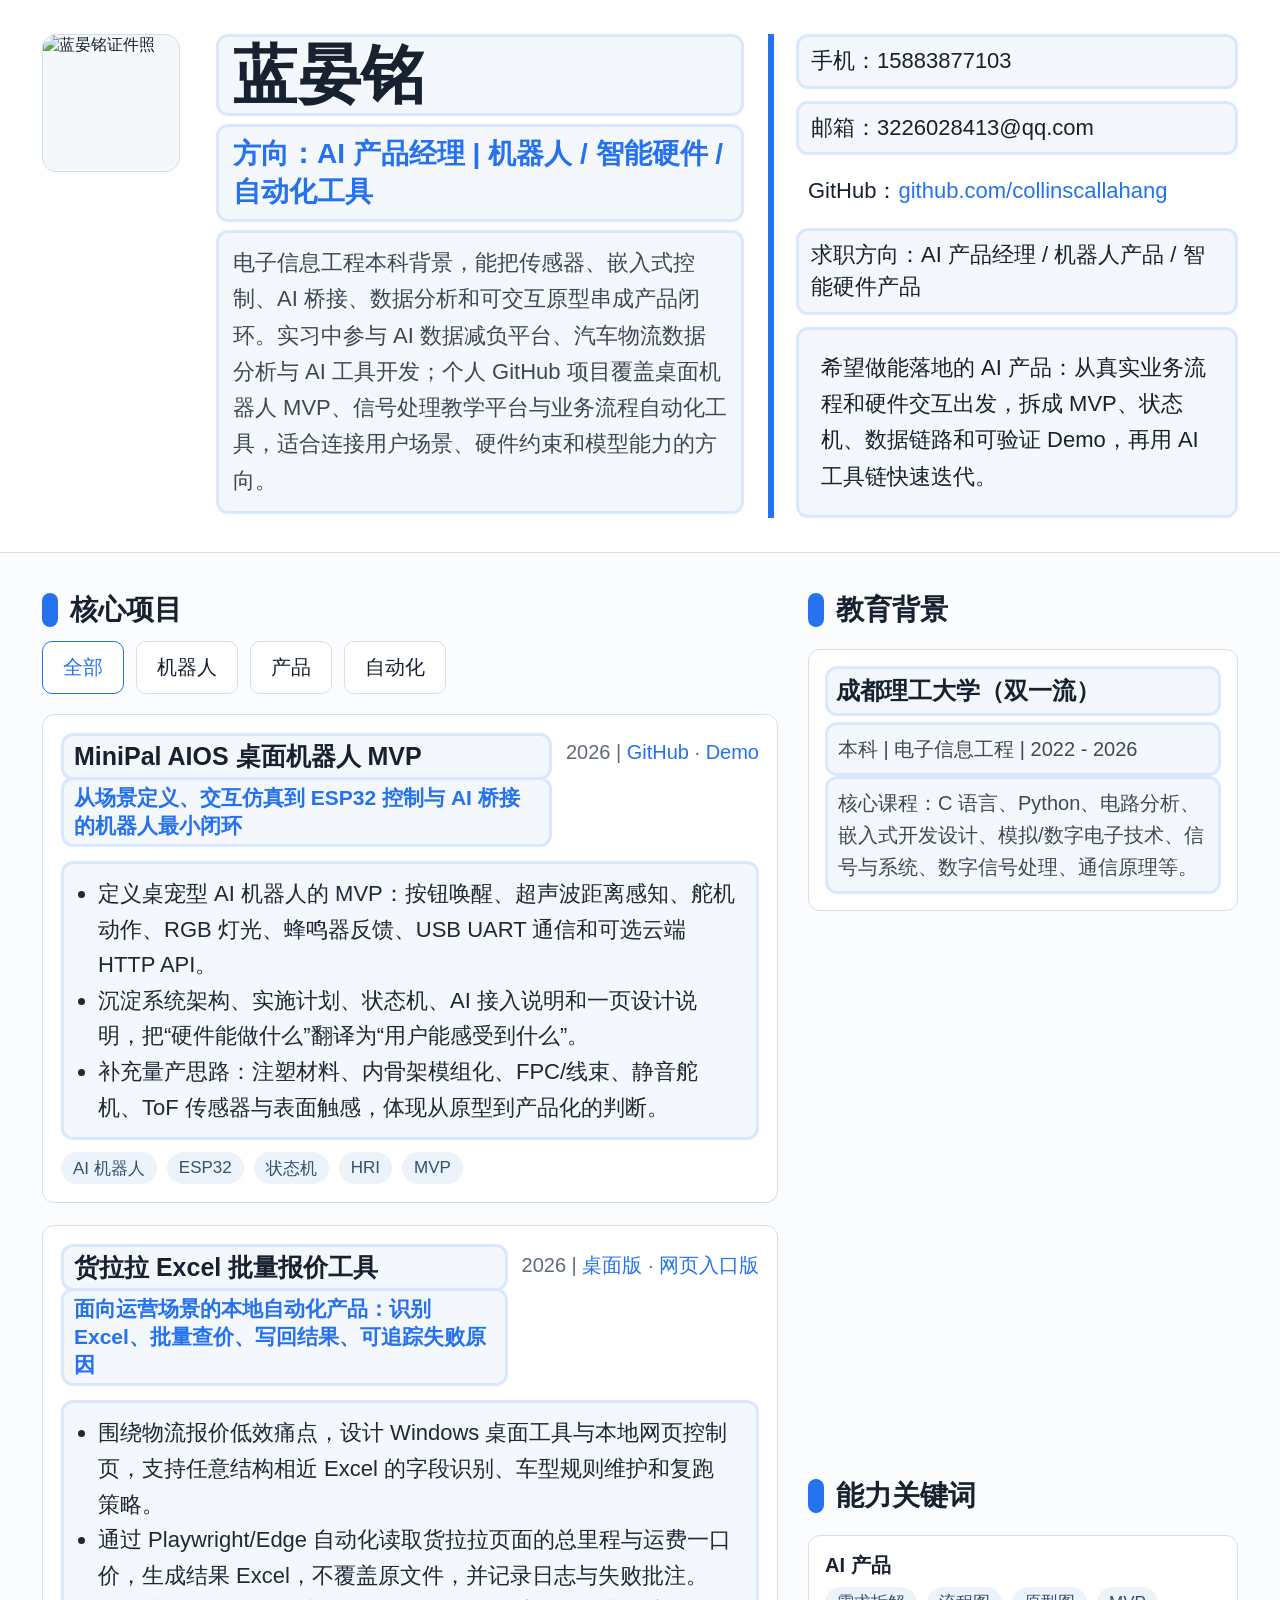
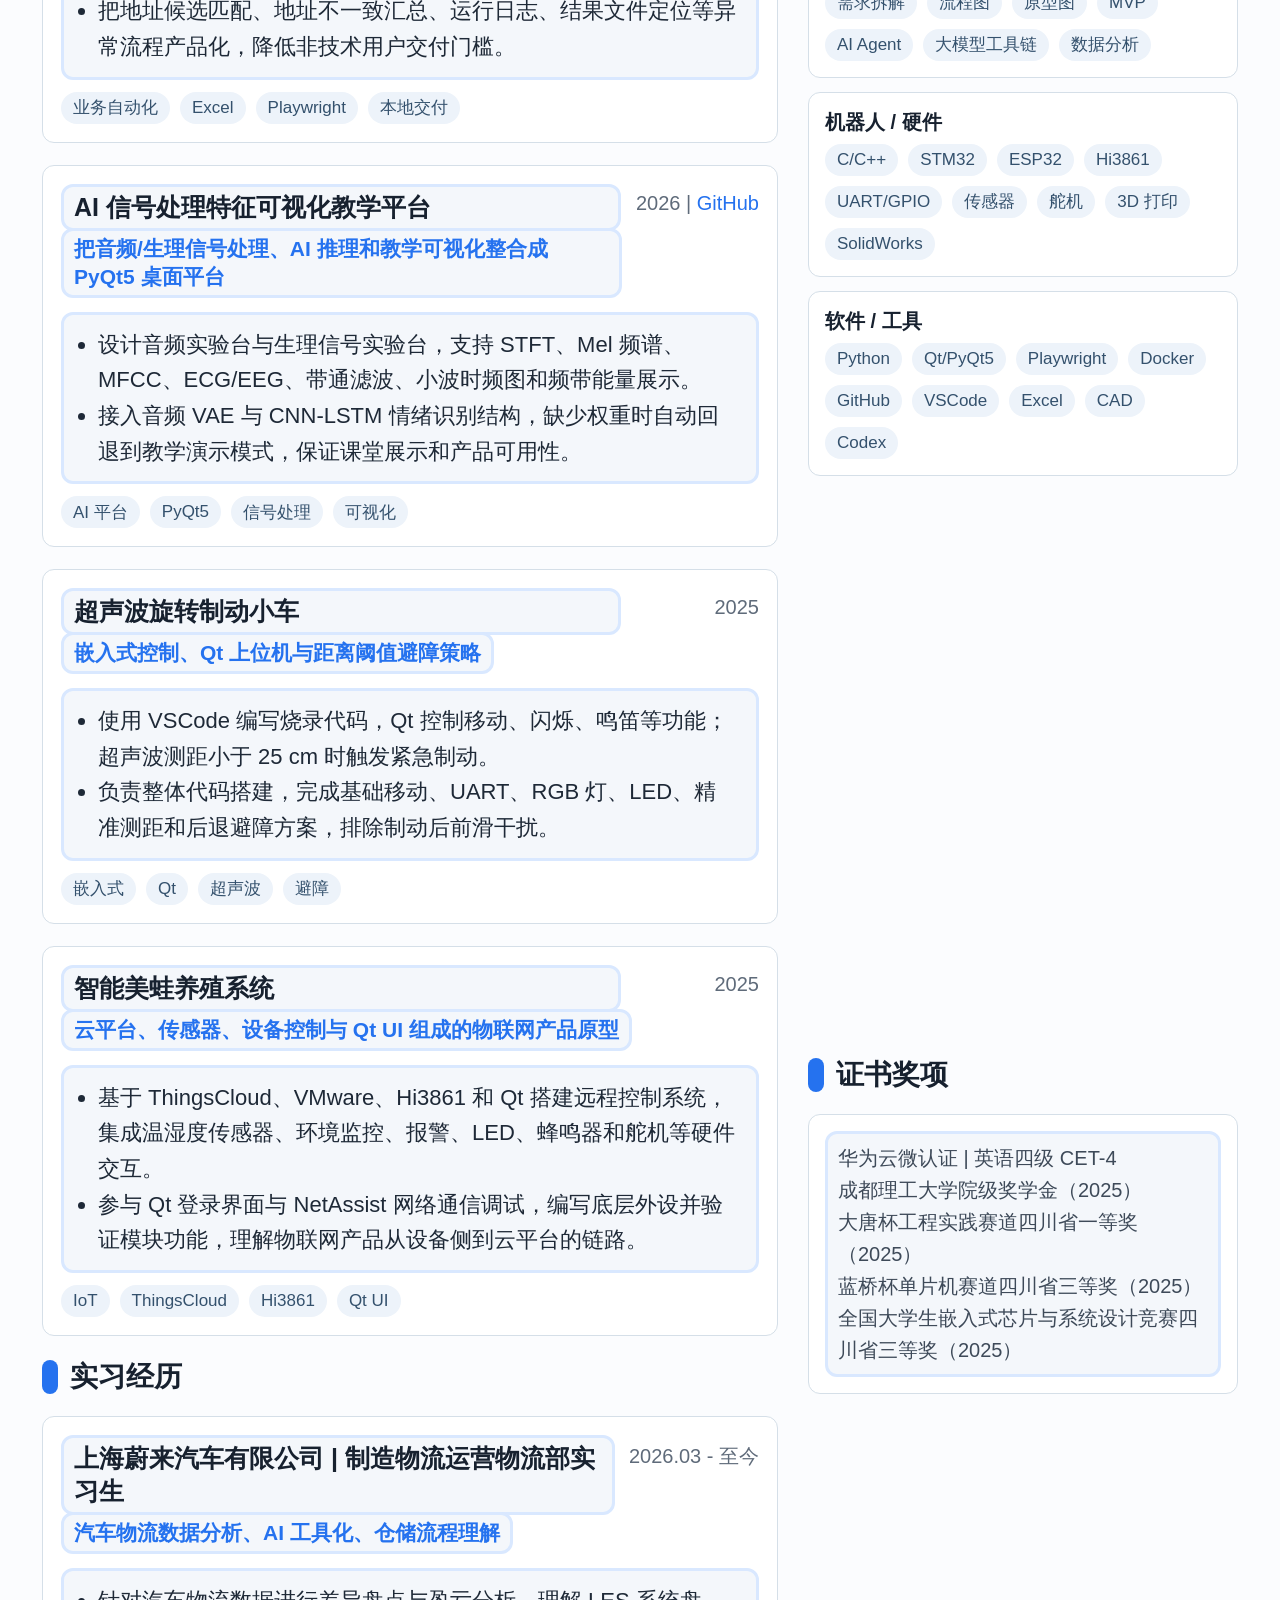
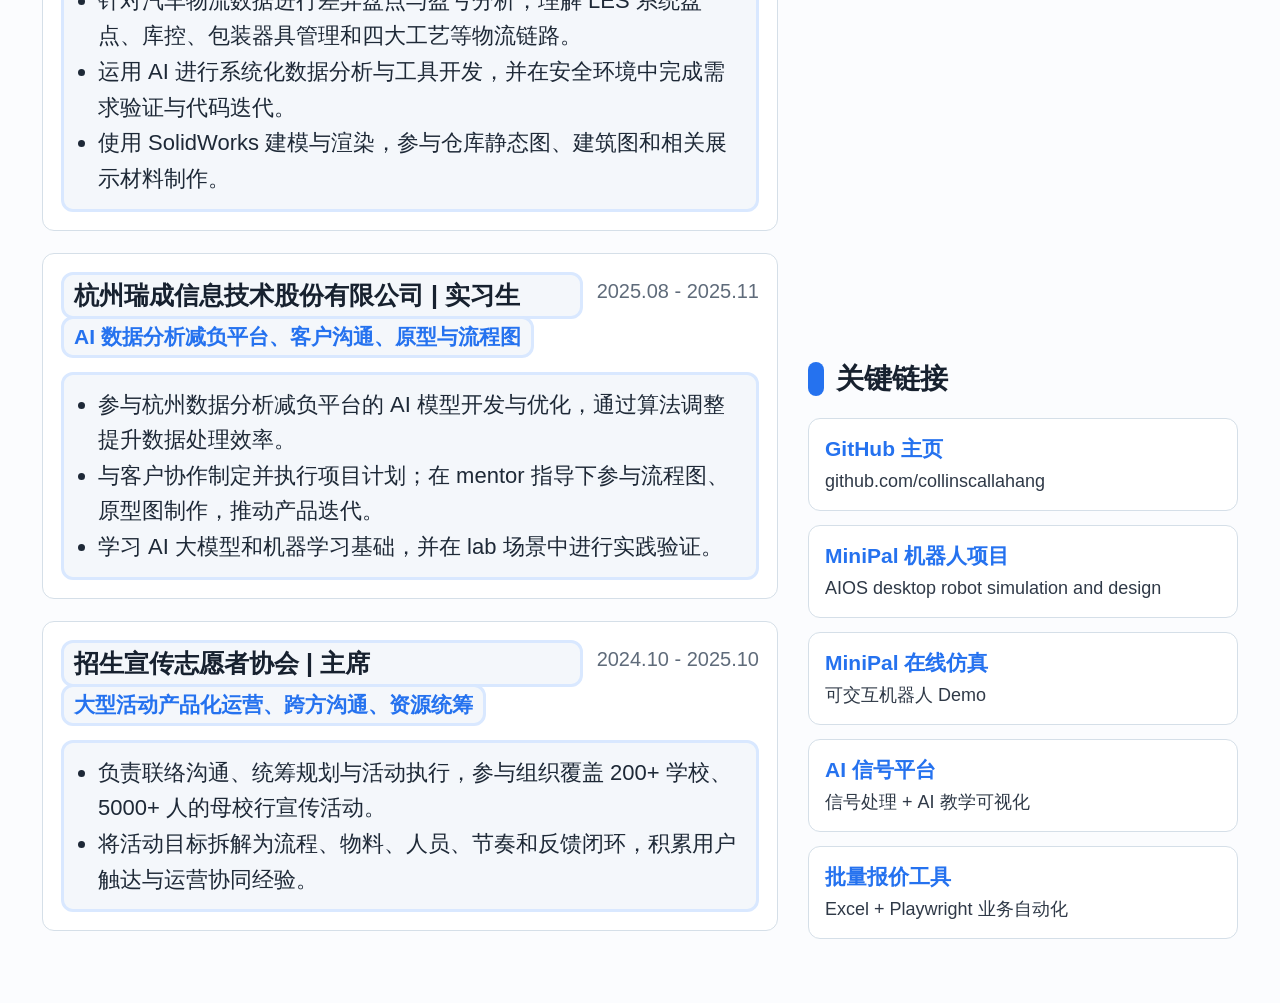
==== resume/ai-product-manager-lanyanming.html @ a1eda681 "docs: add AI product manager resume page" ====
<!doctype html>
<html lang="zh-CN">
<head>
<meta charset="utf-8">
<meta name="viewport" content="width=device-width, initial-scale=1">
<title>蓝晏铭 - AI产品经理简历</title>
<style>
:root{--bg:#eef3f7;--paper:#fff;--ink:#17212f;--muted:#5f6b7a;--blue:#2572ef;--soft:#d9e8ff;--box:#f4f7fb;--line:#d5dfe8}*{box-sizing:border-box}body{margin:0;background:var(--bg);color:var(--ink);font-family:"Microsoft YaHei","PingFang SC",Arial,sans-serif}a{color:var(--blue);text-decoration:none}.wrap{max-width:1500px;margin:0 auto;background:#fbfcfe;box-shadow:0 22px 68px rgba(31,48,72,.12)}.hero{display:grid;grid-template-columns:150px 1fr 470px;gap:24px;padding:34px 42px;border-bottom:1px solid var(--line);background:#fff}.photo{width:138px;height:138px;border:1px solid var(--line);border-radius:14px;object-fit:cover;object-position:center top;background:#f5f8fb}.box{border:3px solid var(--soft);border-radius:12px;background:var(--box)}h1{margin:0 0 8px;padding:6px 14px;font-size:64px;line-height:1;font-weight:900}.direction{margin:0 0 8px;padding:8px 14px;color:var(--blue);font-size:28px;font-weight:800}.intro{margin:0;padding:12px 14px;color:#3d4857;font-size:22px;line-height:1.65}.right{display:grid;gap:12px;padding-left:22px;border-left:6px solid var(--blue)}.right p{margin:0;padding:8px 12px;font-size:22px;line-height:1.48}.value{padding:20px 22px!important;line-height:1.65!important}.body{display:grid;grid-template-columns:1fr 430px;gap:30px;padding:38px 42px 50px}.title{display:flex;align-items:center;gap:12px;margin:0 0 20px;font-size:28px;font-weight:900}.title:before{content:"";width:16px;height:34px;border-radius:8px;background:var(--blue)}.tabs{display:flex;gap:12px;margin:-8px 0 20px}.tabs span{border:1px solid var(--line);border-radius:10px;background:#fff;padding:12px 20px;font-size:20px}.tabs span:first-child{color:var(--blue);border-color:var(--blue)}.card,.side-card,.link-card{border:1px solid var(--line);border-radius:12px;background:#fff}.card{padding:18px;margin-bottom:22px}.head{display:grid;grid-template-columns:1fr auto;gap:14px;margin-bottom:14px}.head h3{width:fit-content;max-width:100%;min-width:min(560px,100%);margin:0;padding:4px 10px;font-size:25px;font-weight:900}.sub{width:fit-content;max-width:100%;margin:-3px 0 0;padding:4px 10px;color:var(--blue);font-size:21px;font-weight:800}.meta{margin:8px 0 0;color:var(--muted);font-size:20px;white-space:nowrap}.bullets{margin:0;padding:12px 20px 12px 34px;color:#1e2937;font-size:22px;line-height:1.62}.chips{display:flex;flex-wrap:wrap;gap:10px;margin-top:12px}.chips span{display:inline-flex;align-items:center;min-height:32px;padding:4px 12px;border-radius:999px;color:#34516d;background:#edf3fa;font-size:17px}.side{display:flex;flex-direction:column;justify-content:space-between;gap:34px}.side-card{padding:16px}.side-card h3{margin:0 0 6px;padding:6px 8px;font-size:24px;font-weight:900}.side-card p{margin:0;padding:8px 10px;color:#3e4a59;font-size:20px;line-height:1.6}.skill{margin-bottom:14px}.skill h3{margin:0 0 8px;padding:0;font-size:20px}.skill .chips{margin:0}.link-card{display:block;padding:16px;margin-bottom:14px}.link-card strong{display:block;color:var(--blue);font-size:21px}.link-card span{display:block;margin-top:5px;color:#2f3947;font-size:18px;line-height:1.45}@media(max-width:1000px){.hero,.body{grid-template-columns:1fr}.right{border-left-width:4px}.side{display:block}.side section{margin-bottom:28px}.head{grid-template-columns:1fr}h1{font-size:46px}.direction,.title{font-size:23px}.intro,.right p,.bullets{font-size:18px}.head h3{min-width:0;font-size:22px}.sub,.meta{font-size:18px;white-space:normal}}@media print{body{background:#fff}.wrap{box-shadow:none}.body,.hero{padding:24px}.card,.side-card,.link-card{break-inside:avoid}}
</style>
</head>
<body>
<main class="wrap">
<header class="hero">
<img class="photo" src="[data-uri]" alt="蓝晏铭证件照">
<section><h1 class="box">蓝晏铭</h1><p class="direction box">方向：AI 产品经理 | 机器人 / 智能硬件 / 自动化工具</p><p class="intro box">电子信息工程本科背景，能把传感器、嵌入式控制、AI 桥接、数据分析和可交互原型串成产品闭环。实习中参与 AI 数据减负平台、汽车物流数据分析与 AI 工具开发；个人 GitHub 项目覆盖桌面机器人 MVP、信号处理教学平台与业务流程自动化工具，适合连接用户场景、硬件约束和模型能力的方向。</p></section>
<aside class="right"><p class="box">手机：15883877103</p><p class="box">邮箱：3226028413@qq.com</p><p>GitHub：<a href="https://github.com/collinscallahang">github.com/collinscallahang</a></p><p class="box">求职方向：AI 产品经理 / 机器人产品 / 智能硬件产品</p><p class="box value">希望做能落地的 AI 产品：从真实业务流程和硬件交互出发，拆成 MVP、状态机、数据链路和可验证 Demo，再用 AI 工具链快速迭代。</p></aside>
</header>
<div class="body"><section>
<h2 class="title">核心项目</h2><div class="tabs"><span>全部</span><span>机器人</span><span>产品</span><span>自动化</span></div>
<article class="card"><div class="head"><div><h3 class="box">MiniPal AIOS 桌面机器人 MVP</h3><p class="sub box">从场景定义、交互仿真到 ESP32 控制与 AI 桥接的机器人最小闭环</p></div><p class="meta">2026 | <a href="https://github.com/collinscallahang/minipal-aios-robot">GitHub</a> · <a href="https://raw.githack.com/collinscallahang/minipal-aios-robot/codex-ai-bridge-access/simulation/index.html">Demo</a></p></div><ul class="box bullets"><li>定义桌宠型 AI 机器人的 MVP：按钮唤醒、超声波距离感知、舵机动作、RGB 灯光、蜂鸣器反馈、USB UART 通信和可选云端 HTTP API。</li><li>沉淀系统架构、实施计划、状态机、AI 接入说明和一页设计说明，把“硬件能做什么”翻译为“用户能感受到什么”。</li><li>补充量产思路：注塑材料、内骨架模组化、FPC/线束、静音舵机、ToF 传感器与表面触感，体现从原型到产品化的判断。</li></ul><div class="chips"><span>AI 机器人</span><span>ESP32</span><span>状态机</span><span>HRI</span><span>MVP</span></div></article>
<article class="card"><div class="head"><div><h3 class="box">货拉拉 Excel 批量报价工具</h3><p class="sub box">面向运营场景的本地自动化产品：识别 Excel、批量查价、写回结果、可追踪失败原因</p></div><p class="meta">2026 | <a href="https://github.com/collinscallahang/auto_input2.0">桌面版</a> · <a href="https://github.com/collinscallahang/huolala-price-quote-tool">网页入口版</a></p></div><ul class="box bullets"><li>围绕物流报价低效痛点，设计 Windows 桌面工具与本地网页控制页，支持任意结构相近 Excel 的字段识别、车型规则维护和复跑策略。</li><li>通过 Playwright/Edge 自动化读取货拉拉页面的总里程与运费一口价，生成结果 Excel，不覆盖原文件，并记录日志与失败批注。</li><li>把地址候选匹配、地址不一致汇总、运行日志、结果文件定位等异常流程产品化，降低非技术用户交付门槛。</li></ul><div class="chips"><span>业务自动化</span><span>Excel</span><span>Playwright</span><span>本地交付</span></div></article>
<article class="card"><div class="head"><div><h3 class="box">AI 信号处理特征可视化教学平台</h3><p class="sub box">把音频/生理信号处理、AI 推理和教学可视化整合成 PyQt5 桌面平台</p></div><p class="meta">2026 | <a href="https://github.com/collinscallahang/ai-signal-learning-platform">GitHub</a></p></div><ul class="box bullets"><li>设计音频实验台与生理信号实验台，支持 STFT、Mel 频谱、MFCC、ECG/EEG、带通滤波、小波时频图和频带能量展示。</li><li>接入音频 VAE 与 CNN-LSTM 情绪识别结构，缺少权重时自动回退到教学演示模式，保证课堂展示和产品可用性。</li></ul><div class="chips"><span>AI 平台</span><span>PyQt5</span><span>信号处理</span><span>可视化</span></div></article>
<article class="card"><div class="head"><div><h3 class="box">超声波旋转制动小车</h3><p class="sub box">嵌入式控制、Qt 上位机与距离阈值避障策略</p></div><p class="meta">2025</p></div><ul class="box bullets"><li>使用 VSCode 编写烧录代码，Qt 控制移动、闪烁、鸣笛等功能；超声波测距小于 25 cm 时触发紧急制动。</li><li>负责整体代码搭建，完成基础移动、UART、RGB 灯、LED、精准测距和后退避障方案，排除制动后前滑干扰。</li></ul><div class="chips"><span>嵌入式</span><span>Qt</span><span>超声波</span><span>避障</span></div></article>
<article class="card"><div class="head"><div><h3 class="box">智能美蛙养殖系统</h3><p class="sub box">云平台、传感器、设备控制与 Qt UI 组成的物联网产品原型</p></div><p class="meta">2025</p></div><ul class="box bullets"><li>基于 ThingsCloud、VMware、Hi3861 和 Qt 搭建远程控制系统，集成温湿度传感器、环境监控、报警、LED、蜂鸣器和舵机等硬件交互。</li><li>参与 Qt 登录界面与 NetAssist 网络通信调试，编写底层外设并验证模块功能，理解物联网产品从设备侧到云平台的链路。</li></ul><div class="chips"><span>IoT</span><span>ThingsCloud</span><span>Hi3861</span><span>Qt UI</span></div></article>
<h2 class="title">实习经历</h2>
<article class="card"><div class="head"><div><h3 class="box">上海蔚来汽车有限公司 | 制造物流运营物流部实习生</h3><p class="sub box">汽车物流数据分析、AI 工具化、仓储流程理解</p></div><p class="meta">2026.03 - 至今</p></div><ul class="box bullets"><li>针对汽车物流数据进行差异盘点与盈亏分析，理解 LES 系统盘点、库控、包装器具管理和四大工艺等物流链路。</li><li>运用 AI 进行系统化数据分析与工具开发，并在安全环境中完成需求验证与代码迭代。</li><li>使用 SolidWorks 建模与渲染，参与仓库静态图、建筑图和相关展示材料制作。</li></ul></article>
<article class="card"><div class="head"><div><h3 class="box">杭州瑞成信息技术股份有限公司 | 实习生</h3><p class="sub box">AI 数据分析减负平台、客户沟通、原型与流程图</p></div><p class="meta">2025.08 - 2025.11</p></div><ul class="box bullets"><li>参与杭州数据分析减负平台的 AI 模型开发与优化，通过算法调整提升数据处理效率。</li><li>与客户协作制定并执行项目计划；在 mentor 指导下参与流程图、原型图制作，推动产品迭代。</li><li>学习 AI 大模型和机器学习基础，并在 lab 场景中进行实践验证。</li></ul></article>
<article class="card"><div class="head"><div><h3 class="box">招生宣传志愿者协会 | 主席</h3><p class="sub box">大型活动产品化运营、跨方沟通、资源统筹</p></div><p class="meta">2024.10 - 2025.10</p></div><ul class="box bullets"><li>负责联络沟通、统筹规划与活动执行，参与组织覆盖 200+ 学校、5000+ 人的母校行宣传活动。</li><li>将活动目标拆解为流程、物料、人员、节奏和反馈闭环，积累用户触达与运营协同经验。</li></ul></article>
</section><aside class="side">
<section><h2 class="title">教育背景</h2><div class="side-card"><h3 class="box">成都理工大学（双一流）</h3><p class="box">本科 | 电子信息工程 | 2022 - 2026</p><p class="box">核心课程：C 语言、Python、电路分析、嵌入式开发设计、模拟/数字电子技术、信号与系统、数字信号处理、通信原理等。</p></div></section>
<section><h2 class="title">能力关键词</h2><div class="side-card skill"><h3>AI 产品</h3><div class="chips"><span>需求拆解</span><span>流程图</span><span>原型图</span><span>MVP</span><span>AI Agent</span><span>大模型工具链</span><span>数据分析</span></div></div><div class="side-card skill"><h3>机器人 / 硬件</h3><div class="chips"><span>C/C++</span><span>STM32</span><span>ESP32</span><span>Hi3861</span><span>UART/GPIO</span><span>传感器</span><span>舵机</span><span>3D 打印</span><span>SolidWorks</span></div></div><div class="side-card skill"><h3>软件 / 工具</h3><div class="chips"><span>Python</span><span>Qt/PyQt5</span><span>Playwright</span><span>Docker</span><span>GitHub</span><span>VSCode</span><span>Excel</span><span>CAD</span><span>Codex</span></div></div></section>
<section><h2 class="title">证书奖项</h2><div class="side-card"><p class="box">华为云微认证 | 英语四级 CET-4<br>成都理工大学院级奖学金（2025）<br>大唐杯工程实践赛道四川省一等奖（2025）<br>蓝桥杯单片机赛道四川省三等奖（2025）<br>全国大学生嵌入式芯片与系统设计竞赛四川省三等奖（2025）</p></div></section>
<section><h2 class="title">关键链接</h2><a class="link-card" href="https://github.com/collinscallahang"><strong>GitHub 主页</strong><span>github.com/collinscallahang</span></a><a class="link-card" href="https://github.com/collinscallahang/minipal-aios-robot"><strong>MiniPal 机器人项目</strong><span>AIOS desktop robot simulation and design</span></a><a class="link-card" href="https://raw.githack.com/collinscallahang/minipal-aios-robot/codex-ai-bridge-access/simulation/index.html"><strong>MiniPal 在线仿真</strong><span>可交互机器人 Demo</span></a><a class="link-card" href="https://github.com/collinscallahang/ai-signal-learning-platform"><strong>AI 信号平台</strong><span>信号处理 + AI 教学可视化</span></a><a class="link-card" href="https://github.com/collinscallahang/auto_input2.0"><strong>批量报价工具</strong><span>Excel + Playwright 业务自动化</span></a></section>
</aside></div></main>
</body>
</html>
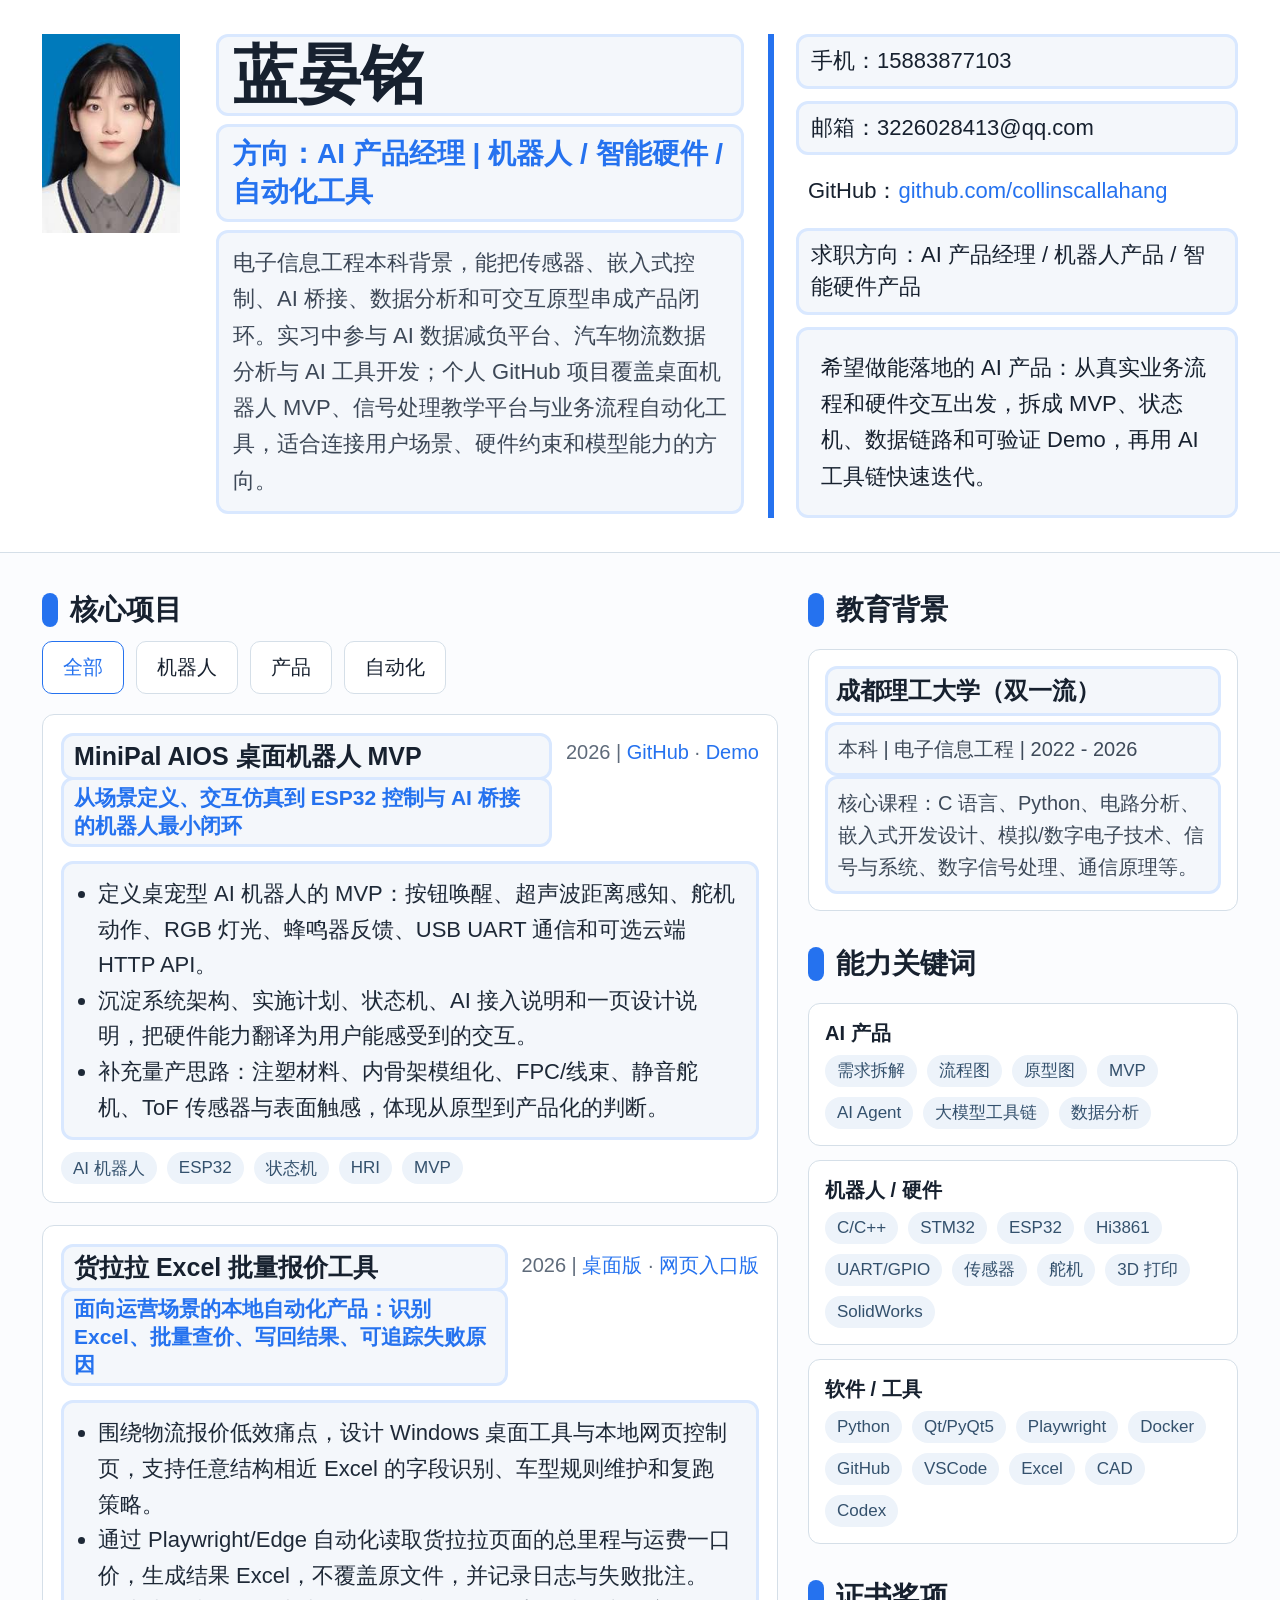
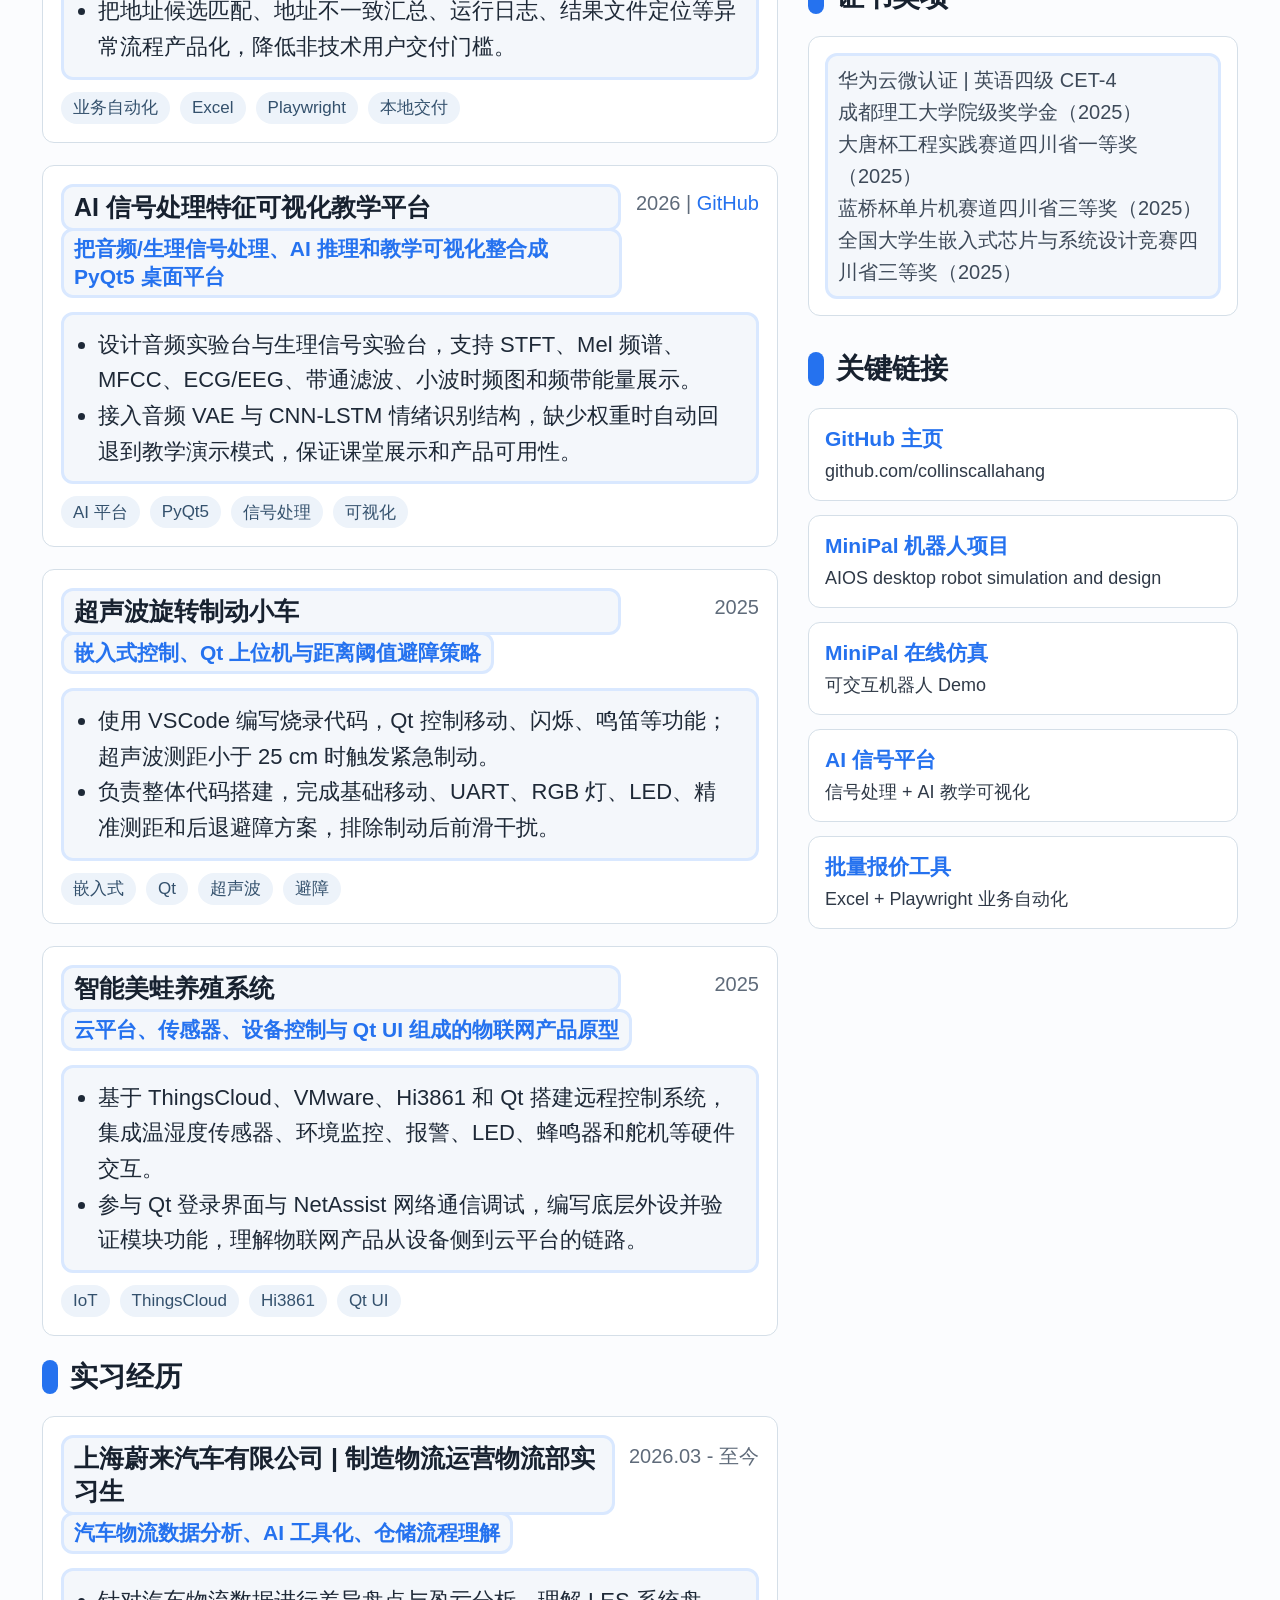
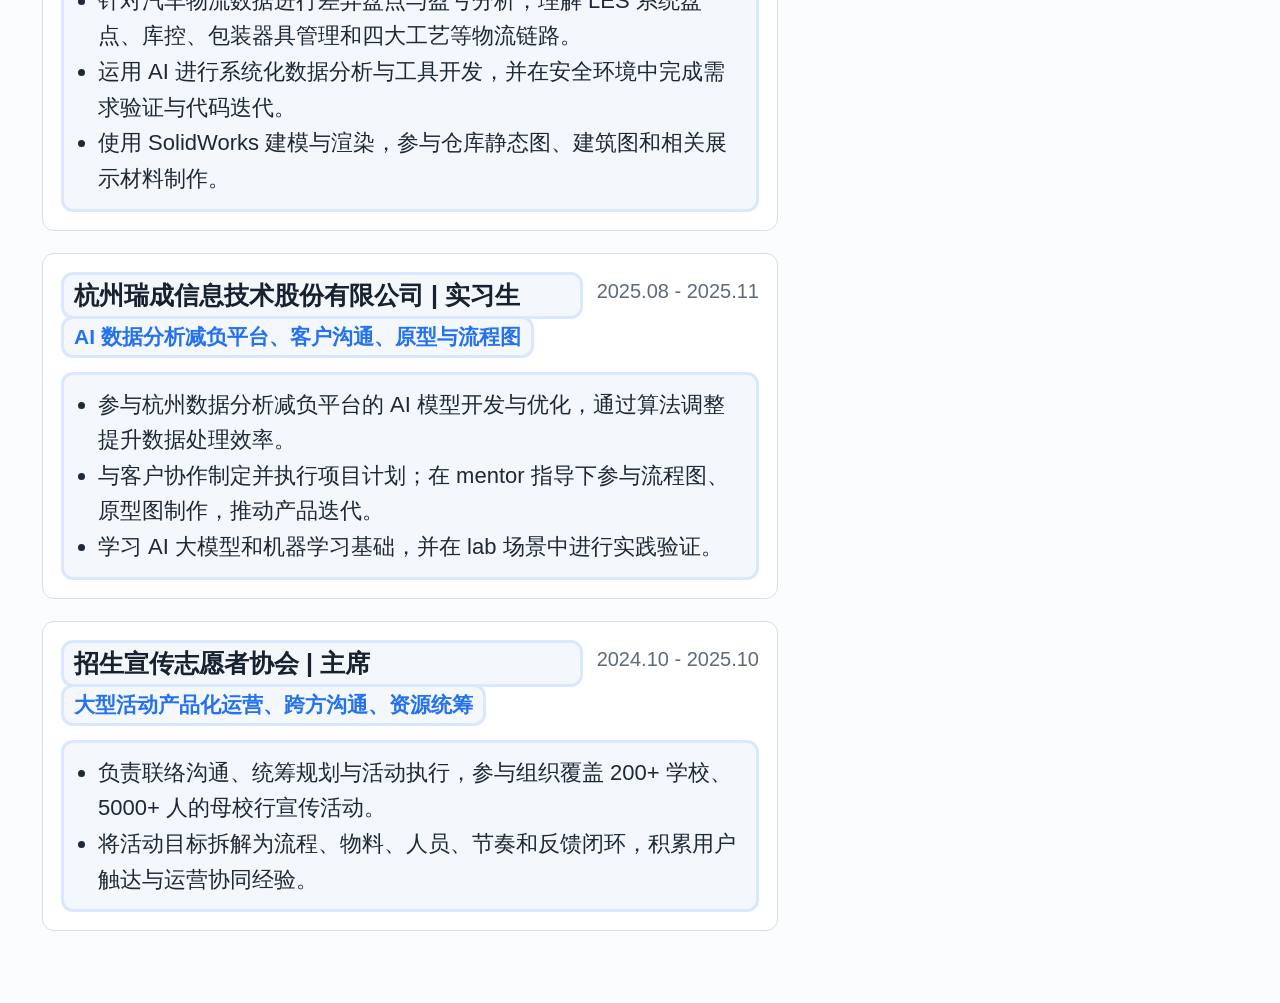
==== commit 1f9056a9: "docs: refresh AI product manager resume page" ====
--- a/resume/ai-product-manager-lanyanming.html
+++ b/resume/ai-product-manager-lanyanming.html
@@ -1,36 +1 @@
-<!doctype html>
-<html lang="zh-CN">
-<head>
-<meta charset="utf-8">
-<meta name="viewport" content="width=device-width, initial-scale=1">
-<title>蓝晏铭 - AI产品经理简历</title>
-<style>
-:root{--bg:#eef3f7;--paper:#fff;--ink:#17212f;--muted:#5f6b7a;--blue:#2572ef;--soft:#d9e8ff;--box:#f4f7fb;--line:#d5dfe8}*{box-sizing:border-box}body{margin:0;background:var(--bg);color:var(--ink);font-family:"Microsoft YaHei","PingFang SC",Arial,sans-serif}a{color:var(--blue);text-decoration:none}.wrap{max-width:1500px;margin:0 auto;background:#fbfcfe;box-shadow:0 22px 68px rgba(31,48,72,.12)}.hero{display:grid;grid-template-columns:150px 1fr 470px;gap:24px;padding:34px 42px;border-bottom:1px solid var(--line);background:#fff}.photo{width:138px;height:138px;border:1px solid var(--line);border-radius:14px;object-fit:cover;object-position:center top;background:#f5f8fb}.box{border:3px solid var(--soft);border-radius:12px;background:var(--box)}h1{margin:0 0 8px;padding:6px 14px;font-size:64px;line-height:1;font-weight:900}.direction{margin:0 0 8px;padding:8px 14px;color:var(--blue);font-size:28px;font-weight:800}.intro{margin:0;padding:12px 14px;color:#3d4857;font-size:22px;line-height:1.65}.right{display:grid;gap:12px;padding-left:22px;border-left:6px solid var(--blue)}.right p{margin:0;padding:8px 12px;font-size:22px;line-height:1.48}.value{padding:20px 22px!important;line-height:1.65!important}.body{display:grid;grid-template-columns:1fr 430px;gap:30px;padding:38px 42px 50px}.title{display:flex;align-items:center;gap:12px;margin:0 0 20px;font-size:28px;font-weight:900}.title:before{content:"";width:16px;height:34px;border-radius:8px;background:var(--blue)}.tabs{display:flex;gap:12px;margin:-8px 0 20px}.tabs span{border:1px solid var(--line);border-radius:10px;background:#fff;padding:12px 20px;font-size:20px}.tabs span:first-child{color:var(--blue);border-color:var(--blue)}.card,.side-card,.link-card{border:1px solid var(--line);border-radius:12px;background:#fff}.card{padding:18px;margin-bottom:22px}.head{display:grid;grid-template-columns:1fr auto;gap:14px;margin-bottom:14px}.head h3{width:fit-content;max-width:100%;min-width:min(560px,100%);margin:0;padding:4px 10px;font-size:25px;font-weight:900}.sub{width:fit-content;max-width:100%;margin:-3px 0 0;padding:4px 10px;color:var(--blue);font-size:21px;font-weight:800}.meta{margin:8px 0 0;color:var(--muted);font-size:20px;white-space:nowrap}.bullets{margin:0;padding:12px 20px 12px 34px;color:#1e2937;font-size:22px;line-height:1.62}.chips{display:flex;flex-wrap:wrap;gap:10px;margin-top:12px}.chips span{display:inline-flex;align-items:center;min-height:32px;padding:4px 12px;border-radius:999px;color:#34516d;background:#edf3fa;font-size:17px}.side{display:flex;flex-direction:column;justify-content:space-between;gap:34px}.side-card{padding:16px}.side-card h3{margin:0 0 6px;padding:6px 8px;font-size:24px;font-weight:900}.side-card p{margin:0;padding:8px 10px;color:#3e4a59;font-size:20px;line-height:1.6}.skill{margin-bottom:14px}.skill h3{margin:0 0 8px;padding:0;font-size:20px}.skill .chips{margin:0}.link-card{display:block;padding:16px;margin-bottom:14px}.link-card strong{display:block;color:var(--blue);font-size:21px}.link-card span{display:block;margin-top:5px;color:#2f3947;font-size:18px;line-height:1.45}@media(max-width:1000px){.hero,.body{grid-template-columns:1fr}.right{border-left-width:4px}.side{display:block}.side section{margin-bottom:28px}.head{grid-template-columns:1fr}h1{font-size:46px}.direction,.title{font-size:23px}.intro,.right p,.bullets{font-size:18px}.head h3{min-width:0;font-size:22px}.sub,.meta{font-size:18px;white-space:normal}}@media print{body{background:#fff}.wrap{box-shadow:none}.body,.hero{padding:24px}.card,.side-card,.link-card{break-inside:avoid}}
-</style>
-</head>
-<body>
-<main class="wrap">
-<header class="hero">
-<img class="photo" src="[data-uri]" alt="蓝晏铭证件照">
-<section><h1 class="box">蓝晏铭</h1><p class="direction box">方向：AI 产品经理 | 机器人 / 智能硬件 / 自动化工具</p><p class="intro box">电子信息工程本科背景，能把传感器、嵌入式控制、AI 桥接、数据分析和可交互原型串成产品闭环。实习中参与 AI 数据减负平台、汽车物流数据分析与 AI 工具开发；个人 GitHub 项目覆盖桌面机器人 MVP、信号处理教学平台与业务流程自动化工具，适合连接用户场景、硬件约束和模型能力的方向。</p></section>
-<aside class="right"><p class="box">手机：15883877103</p><p class="box">邮箱：3226028413@qq.com</p><p>GitHub：<a href="https://github.com/collinscallahang">github.com/collinscallahang</a></p><p class="box">求职方向：AI 产品经理 / 机器人产品 / 智能硬件产品</p><p class="box value">希望做能落地的 AI 产品：从真实业务流程和硬件交互出发，拆成 MVP、状态机、数据链路和可验证 Demo，再用 AI 工具链快速迭代。</p></aside>
-</header>
-<div class="body"><section>
-<h2 class="title">核心项目</h2><div class="tabs"><span>全部</span><span>机器人</span><span>产品</span><span>自动化</span></div>
-<article class="card"><div class="head"><div><h3 class="box">MiniPal AIOS 桌面机器人 MVP</h3><p class="sub box">从场景定义、交互仿真到 ESP32 控制与 AI 桥接的机器人最小闭环</p></div><p class="meta">2026 | <a href="https://github.com/collinscallahang/minipal-aios-robot">GitHub</a> · <a href="https://raw.githack.com/collinscallahang/minipal-aios-robot/codex-ai-bridge-access/simulation/index.html">Demo</a></p></div><ul class="box bullets"><li>定义桌宠型 AI 机器人的 MVP：按钮唤醒、超声波距离感知、舵机动作、RGB 灯光、蜂鸣器反馈、USB UART 通信和可选云端 HTTP API。</li><li>沉淀系统架构、实施计划、状态机、AI 接入说明和一页设计说明，把“硬件能做什么”翻译为“用户能感受到什么”。</li><li>补充量产思路：注塑材料、内骨架模组化、FPC/线束、静音舵机、ToF 传感器与表面触感，体现从原型到产品化的判断。</li></ul><div class="chips"><span>AI 机器人</span><span>ESP32</span><span>状态机</span><span>HRI</span><span>MVP</span></div></article>
-<article class="card"><div class="head"><div><h3 class="box">货拉拉 Excel 批量报价工具</h3><p class="sub box">面向运营场景的本地自动化产品：识别 Excel、批量查价、写回结果、可追踪失败原因</p></div><p class="meta">2026 | <a href="https://github.com/collinscallahang/auto_input2.0">桌面版</a> · <a href="https://github.com/collinscallahang/huolala-price-quote-tool">网页入口版</a></p></div><ul class="box bullets"><li>围绕物流报价低效痛点，设计 Windows 桌面工具与本地网页控制页，支持任意结构相近 Excel 的字段识别、车型规则维护和复跑策略。</li><li>通过 Playwright/Edge 自动化读取货拉拉页面的总里程与运费一口价，生成结果 Excel，不覆盖原文件，并记录日志与失败批注。</li><li>把地址候选匹配、地址不一致汇总、运行日志、结果文件定位等异常流程产品化，降低非技术用户交付门槛。</li></ul><div class="chips"><span>业务自动化</span><span>Excel</span><span>Playwright</span><span>本地交付</span></div></article>
-<article class="card"><div class="head"><div><h3 class="box">AI 信号处理特征可视化教学平台</h3><p class="sub box">把音频/生理信号处理、AI 推理和教学可视化整合成 PyQt5 桌面平台</p></div><p class="meta">2026 | <a href="https://github.com/collinscallahang/ai-signal-learning-platform">GitHub</a></p></div><ul class="box bullets"><li>设计音频实验台与生理信号实验台，支持 STFT、Mel 频谱、MFCC、ECG/EEG、带通滤波、小波时频图和频带能量展示。</li><li>接入音频 VAE 与 CNN-LSTM 情绪识别结构，缺少权重时自动回退到教学演示模式，保证课堂展示和产品可用性。</li></ul><div class="chips"><span>AI 平台</span><span>PyQt5</span><span>信号处理</span><span>可视化</span></div></article>
-<article class="card"><div class="head"><div><h3 class="box">超声波旋转制动小车</h3><p class="sub box">嵌入式控制、Qt 上位机与距离阈值避障策略</p></div><p class="meta">2025</p></div><ul class="box bullets"><li>使用 VSCode 编写烧录代码，Qt 控制移动、闪烁、鸣笛等功能；超声波测距小于 25 cm 时触发紧急制动。</li><li>负责整体代码搭建，完成基础移动、UART、RGB 灯、LED、精准测距和后退避障方案，排除制动后前滑干扰。</li></ul><div class="chips"><span>嵌入式</span><span>Qt</span><span>超声波</span><span>避障</span></div></article>
-<article class="card"><div class="head"><div><h3 class="box">智能美蛙养殖系统</h3><p class="sub box">云平台、传感器、设备控制与 Qt UI 组成的物联网产品原型</p></div><p class="meta">2025</p></div><ul class="box bullets"><li>基于 ThingsCloud、VMware、Hi3861 和 Qt 搭建远程控制系统，集成温湿度传感器、环境监控、报警、LED、蜂鸣器和舵机等硬件交互。</li><li>参与 Qt 登录界面与 NetAssist 网络通信调试，编写底层外设并验证模块功能，理解物联网产品从设备侧到云平台的链路。</li></ul><div class="chips"><span>IoT</span><span>ThingsCloud</span><span>Hi3861</span><span>Qt UI</span></div></article>
-<h2 class="title">实习经历</h2>
-<article class="card"><div class="head"><div><h3 class="box">上海蔚来汽车有限公司 | 制造物流运营物流部实习生</h3><p class="sub box">汽车物流数据分析、AI 工具化、仓储流程理解</p></div><p class="meta">2026.03 - 至今</p></div><ul class="box bullets"><li>针对汽车物流数据进行差异盘点与盈亏分析，理解 LES 系统盘点、库控、包装器具管理和四大工艺等物流链路。</li><li>运用 AI 进行系统化数据分析与工具开发，并在安全环境中完成需求验证与代码迭代。</li><li>使用 SolidWorks 建模与渲染，参与仓库静态图、建筑图和相关展示材料制作。</li></ul></article>
-<article class="card"><div class="head"><div><h3 class="box">杭州瑞成信息技术股份有限公司 | 实习生</h3><p class="sub box">AI 数据分析减负平台、客户沟通、原型与流程图</p></div><p class="meta">2025.08 - 2025.11</p></div><ul class="box bullets"><li>参与杭州数据分析减负平台的 AI 模型开发与优化，通过算法调整提升数据处理效率。</li><li>与客户协作制定并执行项目计划；在 mentor 指导下参与流程图、原型图制作，推动产品迭代。</li><li>学习 AI 大模型和机器学习基础，并在 lab 场景中进行实践验证。</li></ul></article>
-<article class="card"><div class="head"><div><h3 class="box">招生宣传志愿者协会 | 主席</h3><p class="sub box">大型活动产品化运营、跨方沟通、资源统筹</p></div><p class="meta">2024.10 - 2025.10</p></div><ul class="box bullets"><li>负责联络沟通、统筹规划与活动执行，参与组织覆盖 200+ 学校、5000+ 人的母校行宣传活动。</li><li>将活动目标拆解为流程、物料、人员、节奏和反馈闭环，积累用户触达与运营协同经验。</li></ul></article>
-</section><aside class="side">
-<section><h2 class="title">教育背景</h2><div class="side-card"><h3 class="box">成都理工大学（双一流）</h3><p class="box">本科 | 电子信息工程 | 2022 - 2026</p><p class="box">核心课程：C 语言、Python、电路分析、嵌入式开发设计、模拟/数字电子技术、信号与系统、数字信号处理、通信原理等。</p></div></section>
-<section><h2 class="title">能力关键词</h2><div class="side-card skill"><h3>AI 产品</h3><div class="chips"><span>需求拆解</span><span>流程图</span><span>原型图</span><span>MVP</span><span>AI Agent</span><span>大模型工具链</span><span>数据分析</span></div></div><div class="side-card skill"><h3>机器人 / 硬件</h3><div class="chips"><span>C/C++</span><span>STM32</span><span>ESP32</span><span>Hi3861</span><span>UART/GPIO</span><span>传感器</span><span>舵机</span><span>3D 打印</span><span>SolidWorks</span></div></div><div class="side-card skill"><h3>软件 / 工具</h3><div class="chips"><span>Python</span><span>Qt/PyQt5</span><span>Playwright</span><span>Docker</span><span>GitHub</span><span>VSCode</span><span>Excel</span><span>CAD</span><span>Codex</span></div></div></section>
-<section><h2 class="title">证书奖项</h2><div class="side-card"><p class="box">华为云微认证 | 英语四级 CET-4<br>成都理工大学院级奖学金（2025）<br>大唐杯工程实践赛道四川省一等奖（2025）<br>蓝桥杯单片机赛道四川省三等奖（2025）<br>全国大学生嵌入式芯片与系统设计竞赛四川省三等奖（2025）</p></div></section>
-<section><h2 class="title">关键链接</h2><a class="link-card" href="https://github.com/collinscallahang"><strong>GitHub 主页</strong><span>github.com/collinscallahang</span></a><a class="link-card" href="https://github.com/collinscallahang/minipal-aios-robot"><strong>MiniPal 机器人项目</strong><span>AIOS desktop robot simulation and design</span></a><a class="link-card" href="https://raw.githack.com/collinscallahang/minipal-aios-robot/codex-ai-bridge-access/simulation/index.html"><strong>MiniPal 在线仿真</strong><span>可交互机器人 Demo</span></a><a class="link-card" href="https://github.com/collinscallahang/ai-signal-learning-platform"><strong>AI 信号平台</strong><span>信号处理 + AI 教学可视化</span></a><a class="link-card" href="https://github.com/collinscallahang/auto_input2.0"><strong>批量报价工具</strong><span>Excel + Playwright 业务自动化</span></a></section>
-</aside></div></main>
-</body>
-</html>+<!doctype html><html lang='zh-CN'><head><meta charset='utf-8'><meta name='viewport' content='width=device-width,initial-scale=1'><title>蓝晏铭 - AI产品经理简历</title><style>:root{--bg:#eef3f7;--ink:#17212f;--muted:#5f6b7a;--blue:#2572ef;--soft:#d9e8ff;--box:#f4f7fb;--line:#d5dfe8}*{box-sizing:border-box}body{margin:0;background:var(--bg);color:var(--ink);font-family:Microsoft YaHei,PingFang SC,Arial,sans-serif}a{color:var(--blue);text-decoration:none}.wrap{max-width:1500px;margin:0 auto;background:#fbfcfe;box-shadow:0 22px 68px rgba(31,48,72,.12)}.hero{display:grid;grid-template-columns:150px 1fr 470px;gap:24px;padding:34px 42px;border-bottom:1px solid var(--line);background:#fff}.photo{width:138px;height:auto;display:block}.box{border:3px solid var(--soft);border-radius:12px;background:var(--box)}h1{margin:0 0 8px;padding:6px 14px;font-size:64px;line-height:1;font-weight:900}.direction{margin:0 0 8px;padding:8px 14px;color:var(--blue);font-size:28px;font-weight:800}.intro{margin:0;padding:12px 14px;color:#3d4857;font-size:22px;line-height:1.65}.right{display:grid;gap:12px;padding-left:22px;border-left:6px solid var(--blue)}.right p{margin:0;padding:8px 12px;font-size:22px;line-height:1.48}.value{padding:20px 22px!important;line-height:1.65!important}.body{display:grid;grid-template-columns:1fr 430px;gap:30px;padding:38px 42px 50px}.title{display:flex;align-items:center;gap:12px;margin:0 0 20px;font-size:28px;font-weight:900}.title:before{content:'';width:16px;height:34px;border-radius:8px;background:var(--blue)}.tabs{display:flex;gap:12px;margin:-8px 0 20px}.tabs span{border:1px solid var(--line);border-radius:10px;background:#fff;padding:12px 20px;font-size:20px}.tabs span:first-child{color:var(--blue);border-color:var(--blue)}.card,.side-card,.link-card{border:1px solid var(--line);border-radius:12px;background:#fff}.card{padding:18px;margin-bottom:22px}.head{display:grid;grid-template-columns:1fr auto;gap:14px;margin-bottom:14px}.head h3{width:fit-content;max-width:100%;min-width:min(560px,100%);margin:0;padding:4px 10px;font-size:25px;font-weight:900}.sub{width:fit-content;max-width:100%;margin:-3px 0 0;padding:4px 10px;color:var(--blue);font-size:21px;font-weight:800}.meta{margin:8px 0 0;color:var(--muted);font-size:20px;white-space:nowrap}.bullets{margin:0;padding:12px 20px 12px 34px;color:#1e2937;font-size:22px;line-height:1.62}.chips{display:flex;flex-wrap:wrap;gap:10px;margin-top:12px}.chips span{display:inline-flex;align-items:center;min-height:32px;padding:4px 12px;border-radius:999px;color:#34516d;background:#edf3fa;font-size:17px}.side section+section{margin-top:34px}.side-card{padding:16px}.side-card h3{margin:0 0 6px;padding:6px 8px;font-size:24px;font-weight:900}.side-card p{margin:0;padding:8px 10px;color:#3e4a59;font-size:20px;line-height:1.6}.skill{margin-bottom:14px}.skill h3{margin:0 0 8px;padding:0;font-size:20px}.skill .chips{margin:0}.link-card{display:block;padding:16px;margin-bottom:14px}.link-card strong{display:block;color:var(--blue);font-size:21px}.link-card span{display:block;margin-top:5px;color:#2f3947;font-size:18px;line-height:1.45}@media(max-width:1000px){.hero,.body{grid-template-columns:1fr}.right{border-left-width:4px}.head{grid-template-columns:1fr}h1{font-size:46px}.direction,.title{font-size:23px}.intro,.right p,.bullets{font-size:18px}.head h3{min-width:0;font-size:22px}.sub,.meta{font-size:18px;white-space:normal}}@media print{body{background:#fff}.wrap{box-shadow:none}.body,.hero{padding:24px}.card,.side-card,.link-card{break-inside:avoid}}</style></head><body><main class='wrap'><header class='hero'><img class='photo' src='[data-uri]' alt='蓝晏铭证件照'><section><h1 class='box'>蓝晏铭</h1><p class='direction box'>方向：AI 产品经理 | 机器人 / 智能硬件 / 自动化工具</p><p class='intro box'>电子信息工程本科背景，能把传感器、嵌入式控制、AI 桥接、数据分析和可交互原型串成产品闭环。实习中参与 AI 数据减负平台、汽车物流数据分析与 AI 工具开发；个人 GitHub 项目覆盖桌面机器人 MVP、信号处理教学平台与业务流程自动化工具，适合连接用户场景、硬件约束和模型能力的方向。</p></section><aside class='right'><p class='box'>手机：15883877103</p><p class='box'>邮箱：3226028413@qq.com</p><p>GitHub：<a href='https://github.com/collinscallahang'>github.com/collinscallahang</a></p><p class='box'>求职方向：AI 产品经理 / 机器人产品 / 智能硬件产品</p><p class='box value'>希望做能落地的 AI 产品：从真实业务流程和硬件交互出发，拆成 MVP、状态机、数据链路和可验证 Demo，再用 AI 工具链快速迭代。</p></aside></header><div class='body'><section><h2 class='title'>核心项目</h2><div class='tabs'><span>全部</span><span>机器人</span><span>产品</span><span>自动化</span></div><article class='card'><div class='head'><div><h3 class='box'>MiniPal AIOS 桌面机器人 MVP</h3><p class='sub box'>从场景定义、交互仿真到 ESP32 控制与 AI 桥接的机器人最小闭环</p></div><p class='meta'>2026 | <a href='https://github.com/collinscallahang/minipal-aios-robot'>GitHub</a> · <a href='https://raw.githack.com/collinscallahang/minipal-aios-robot/codex-ai-bridge-access/simulation/index.html'>Demo</a></p></div><ul class='box bullets'><li>定义桌宠型 AI 机器人的 MVP：按钮唤醒、超声波距离感知、舵机动作、RGB 灯光、蜂鸣器反馈、USB UART 通信和可选云端 HTTP API。</li><li>沉淀系统架构、实施计划、状态机、AI 接入说明和一页设计说明，把硬件能力翻译为用户能感受到的交互。</li><li>补充量产思路：注塑材料、内骨架模组化、FPC/线束、静音舵机、ToF 传感器与表面触感，体现从原型到产品化的判断。</li></ul><div class='chips'><span>AI 机器人</span><span>ESP32</span><span>状态机</span><span>HRI</span><span>MVP</span></div></article><article class='card'><div class='head'><div><h3 class='box'>货拉拉 Excel 批量报价工具</h3><p class='sub box'>面向运营场景的本地自动化产品：识别 Excel、批量查价、写回结果、可追踪失败原因</p></div><p class='meta'>2026 | <a href='https://github.com/collinscallahang/auto_input2.0'>桌面版</a> · <a href='https://github.com/collinscallahang/huolala-price-quote-tool'>网页入口版</a></p></div><ul class='box bullets'><li>围绕物流报价低效痛点，设计 Windows 桌面工具与本地网页控制页，支持任意结构相近 Excel 的字段识别、车型规则维护和复跑策略。</li><li>通过 Playwright/Edge 自动化读取货拉拉页面的总里程与运费一口价，生成结果 Excel，不覆盖原文件，并记录日志与失败批注。</li><li>把地址候选匹配、地址不一致汇总、运行日志、结果文件定位等异常流程产品化，降低非技术用户交付门槛。</li></ul><div class='chips'><span>业务自动化</span><span>Excel</span><span>Playwright</span><span>本地交付</span></div></article><article class='card'><div class='head'><div><h3 class='box'>AI 信号处理特征可视化教学平台</h3><p class='sub box'>把音频/生理信号处理、AI 推理和教学可视化整合成 PyQt5 桌面平台</p></div><p class='meta'>2026 | <a href='https://github.com/collinscallahang/ai-signal-learning-platform'>GitHub</a></p></div><ul class='box bullets'><li>设计音频实验台与生理信号实验台，支持 STFT、Mel 频谱、MFCC、ECG/EEG、带通滤波、小波时频图和频带能量展示。</li><li>接入音频 VAE 与 CNN-LSTM 情绪识别结构，缺少权重时自动回退到教学演示模式，保证课堂展示和产品可用性。</li></ul><div class='chips'><span>AI 平台</span><span>PyQt5</span><span>信号处理</span><span>可视化</span></div></article><article class='card'><div class='head'><div><h3 class='box'>超声波旋转制动小车</h3><p class='sub box'>嵌入式控制、Qt 上位机与距离阈值避障策略</p></div><p class='meta'>2025</p></div><ul class='box bullets'><li>使用 VSCode 编写烧录代码，Qt 控制移动、闪烁、鸣笛等功能；超声波测距小于 25 cm 时触发紧急制动。</li><li>负责整体代码搭建，完成基础移动、UART、RGB 灯、LED、精准测距和后退避障方案，排除制动后前滑干扰。</li></ul><div class='chips'><span>嵌入式</span><span>Qt</span><span>超声波</span><span>避障</span></div></article><article class='card'><div class='head'><div><h3 class='box'>智能美蛙养殖系统</h3><p class='sub box'>云平台、传感器、设备控制与 Qt UI 组成的物联网产品原型</p></div><p class='meta'>2025</p></div><ul class='box bullets'><li>基于 ThingsCloud、VMware、Hi3861 和 Qt 搭建远程控制系统，集成温湿度传感器、环境监控、报警、LED、蜂鸣器和舵机等硬件交互。</li><li>参与 Qt 登录界面与 NetAssist 网络通信调试，编写底层外设并验证模块功能，理解物联网产品从设备侧到云平台的链路。</li></ul><div class='chips'><span>IoT</span><span>ThingsCloud</span><span>Hi3861</span><span>Qt UI</span></div></article><h2 class='title'>实习经历</h2><article class='card'><div class='head'><div><h3 class='box'>上海蔚来汽车有限公司 | 制造物流运营物流部实习生</h3><p class='sub box'>汽车物流数据分析、AI 工具化、仓储流程理解</p></div><p class='meta'>2026.03 - 至今</p></div><ul class='box bullets'><li>针对汽车物流数据进行差异盘点与盈亏分析，理解 LES 系统盘点、库控、包装器具管理和四大工艺等物流链路。</li><li>运用 AI 进行系统化数据分析与工具开发，并在安全环境中完成需求验证与代码迭代。</li><li>使用 SolidWorks 建模与渲染，参与仓库静态图、建筑图和相关展示材料制作。</li></ul></article><article class='card'><div class='head'><div><h3 class='box'>杭州瑞成信息技术股份有限公司 | 实习生</h3><p class='sub box'>AI 数据分析减负平台、客户沟通、原型与流程图</p></div><p class='meta'>2025.08 - 2025.11</p></div><ul class='box bullets'><li>参与杭州数据分析减负平台的 AI 模型开发与优化，通过算法调整提升数据处理效率。</li><li>与客户协作制定并执行项目计划；在 mentor 指导下参与流程图、原型图制作，推动产品迭代。</li><li>学习 AI 大模型和机器学习基础，并在 lab 场景中进行实践验证。</li></ul></article><article class='card'><div class='head'><div><h3 class='box'>招生宣传志愿者协会 | 主席</h3><p class='sub box'>大型活动产品化运营、跨方沟通、资源统筹</p></div><p class='meta'>2024.10 - 2025.10</p></div><ul class='box bullets'><li>负责联络沟通、统筹规划与活动执行，参与组织覆盖 200+ 学校、5000+ 人的母校行宣传活动。</li><li>将活动目标拆解为流程、物料、人员、节奏和反馈闭环，积累用户触达与运营协同经验。</li></ul></article></section><aside class='side'><section><h2 class='title'>教育背景</h2><div class='side-card'><h3 class='box'>成都理工大学（双一流）</h3><p class='box'>本科 | 电子信息工程 | 2022 - 2026</p><p class='box'>核心课程：C 语言、Python、电路分析、嵌入式开发设计、模拟/数字电子技术、信号与系统、数字信号处理、通信原理等。</p></div></section><section><h2 class='title'>能力关键词</h2><div class='side-card skill'><h3>AI 产品</h3><div class='chips'><span>需求拆解</span><span>流程图</span><span>原型图</span><span>MVP</span><span>AI Agent</span><span>大模型工具链</span><span>数据分析</span></div></div><div class='side-card skill'><h3>机器人 / 硬件</h3><div class='chips'><span>C/C++</span><span>STM32</span><span>ESP32</span><span>Hi3861</span><span>UART/GPIO</span><span>传感器</span><span>舵机</span><span>3D 打印</span><span>SolidWorks</span></div></div><div class='side-card skill'><h3>软件 / 工具</h3><div class='chips'><span>Python</span><span>Qt/PyQt5</span><span>Playwright</span><span>Docker</span><span>GitHub</span><span>VSCode</span><span>Excel</span><span>CAD</span><span>Codex</span></div></div></section><section><h2 class='title'>证书奖项</h2><div class='side-card'><p class='box'>华为云微认证 | 英语四级 CET-4<br>成都理工大学院级奖学金（2025）<br>大唐杯工程实践赛道四川省一等奖（2025）<br>蓝桥杯单片机赛道四川省三等奖（2025）<br>全国大学生嵌入式芯片与系统设计竞赛四川省三等奖（2025）</p></div></section><section><h2 class='title'>关键链接</h2><a class='link-card' href='https://github.com/collinscallahang'><strong>GitHub 主页</strong><span>github.com/collinscallahang</span></a><a class='link-card' href='https://github.com/collinscallahang/minipal-aios-robot'><strong>MiniPal 机器人项目</strong><span>AIOS desktop robot simulation and design</span></a><a class='link-card' href='https://raw.githack.com/collinscallahang/minipal-aios-robot/codex-ai-bridge-access/simulation/index.html'><strong>MiniPal 在线仿真</strong><span>可交互机器人 Demo</span></a><a class='link-card' href='https://github.com/collinscallahang/ai-signal-learning-platform'><strong>AI 信号平台</strong><span>信号处理 + AI 教学可视化</span></a><a class='link-card' href='https://github.com/collinscallahang/auto_input2.0'><strong>批量报价工具</strong><span>Excel + Playwright 业务自动化</span></a></section></aside></div></main></body></html>
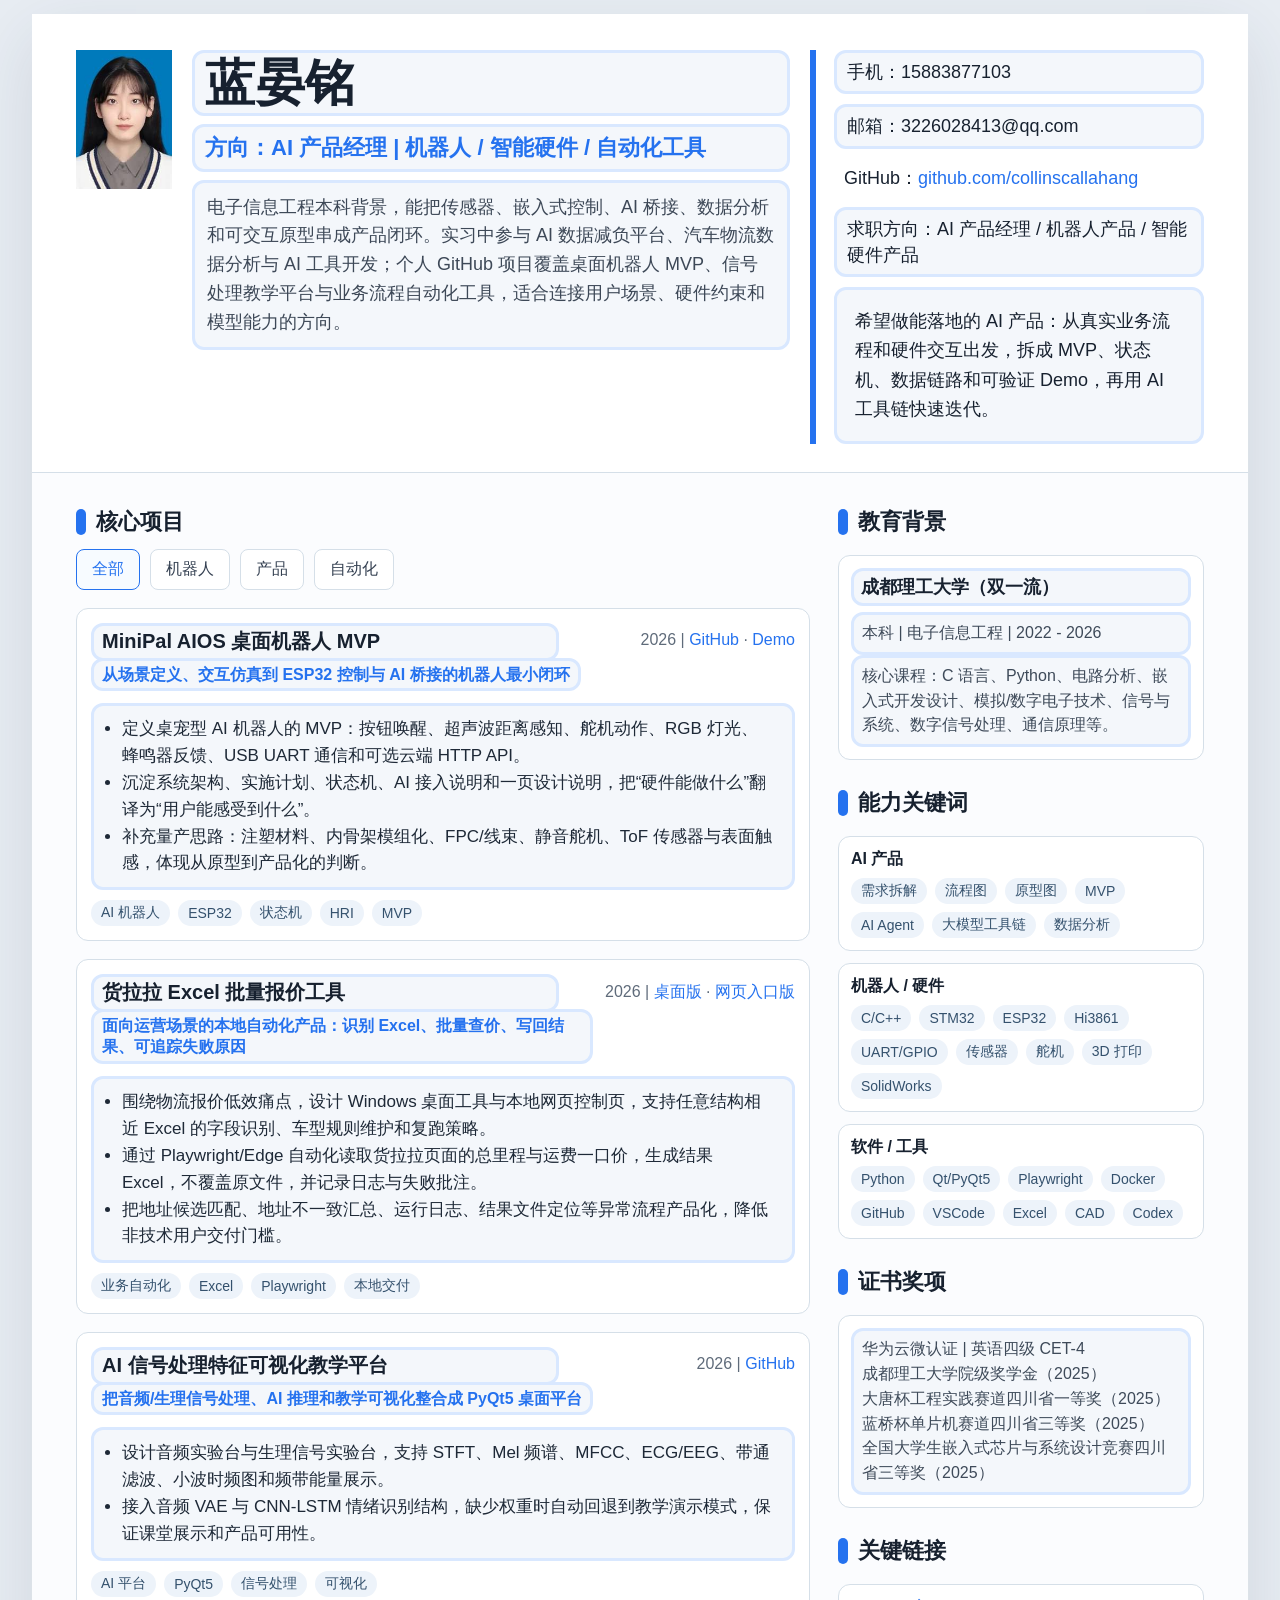
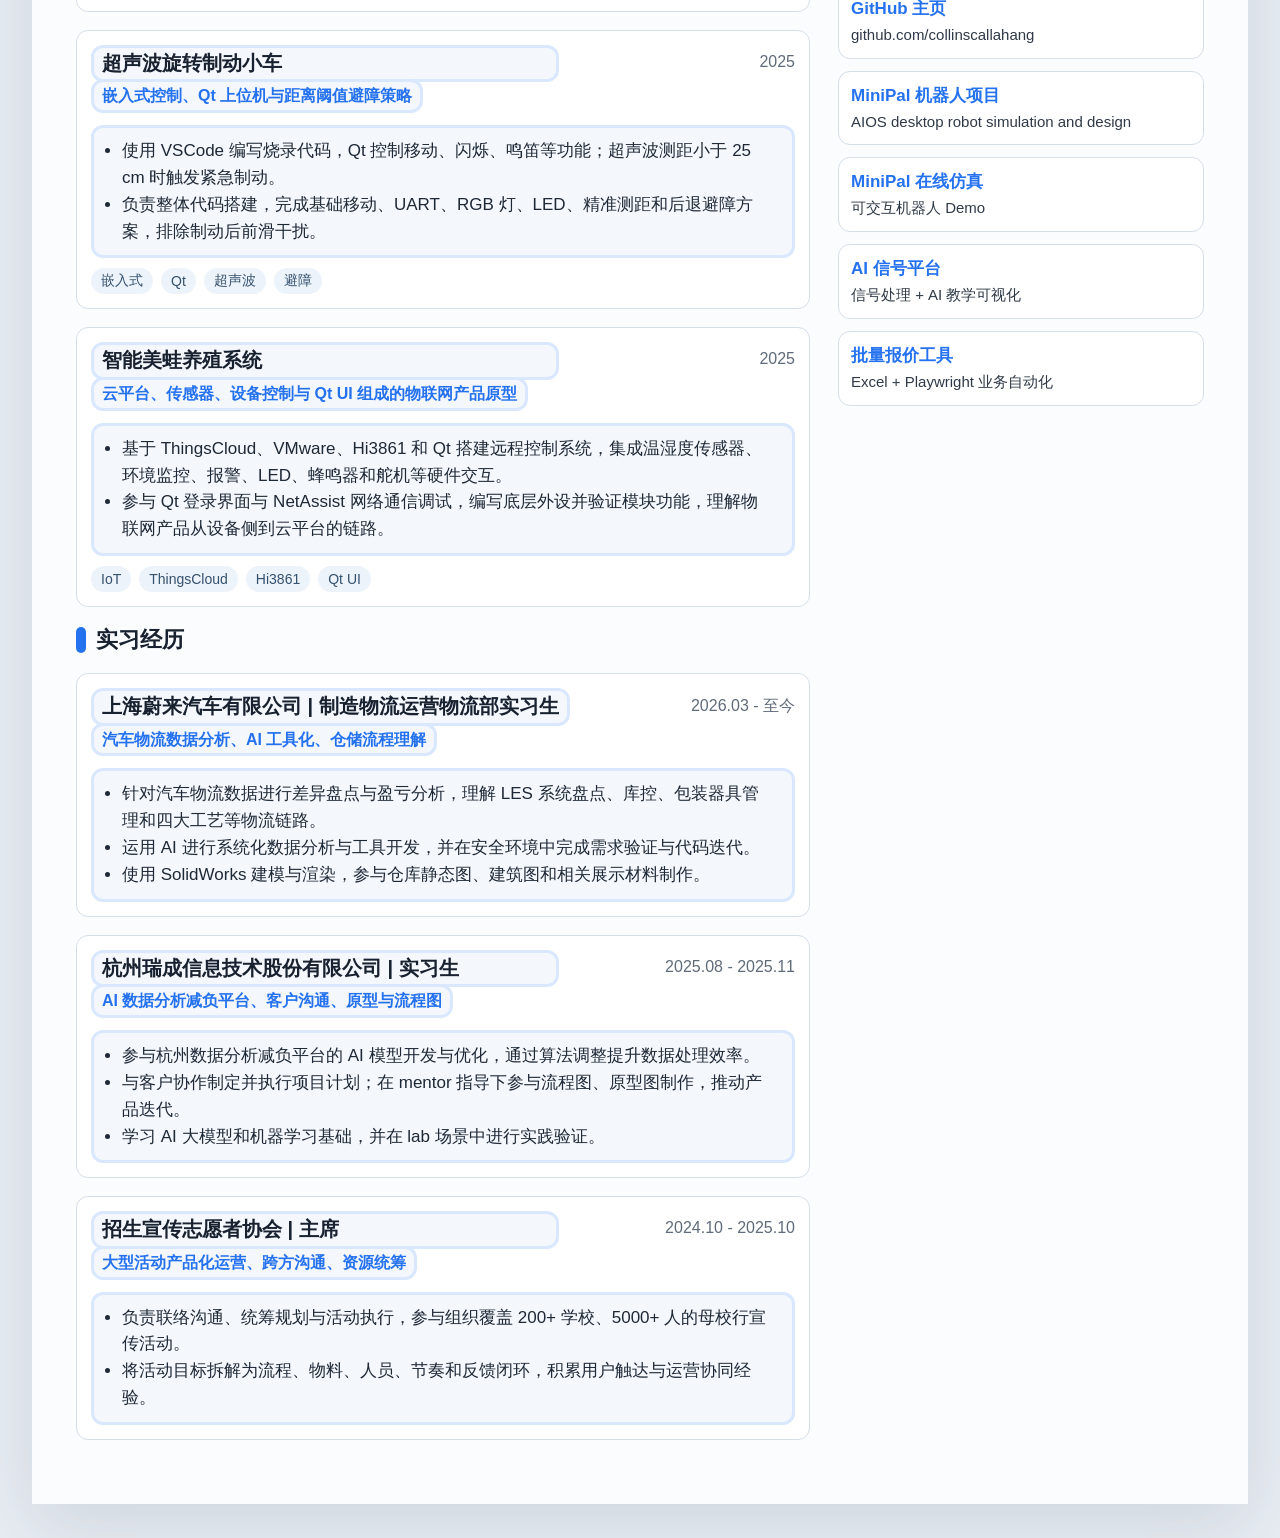
==== commit a8725476: "fix: make resume project filters interactive" ====
--- a/resume/ai-product-manager-lanyanming.html
+++ b/resume/ai-product-manager-lanyanming.html
@@ -1 +1,49 @@
-<!doctype html><html lang='zh-CN'><head><meta charset='utf-8'><meta name='viewport' content='width=device-width,initial-scale=1'><title>蓝晏铭 - AI产品经理简历</title><style>:root{--bg:#eef3f7;--ink:#17212f;--muted:#5f6b7a;--blue:#2572ef;--soft:#d9e8ff;--box:#f4f7fb;--line:#d5dfe8}*{box-sizing:border-box}body{margin:0;background:var(--bg);color:var(--ink);font-family:Microsoft YaHei,PingFang SC,Arial,sans-serif}a{color:var(--blue);text-decoration:none}.wrap{max-width:1500px;margin:0 auto;background:#fbfcfe;box-shadow:0 22px 68px rgba(31,48,72,.12)}.hero{display:grid;grid-template-columns:150px 1fr 470px;gap:24px;padding:34px 42px;border-bottom:1px solid var(--line);background:#fff}.photo{width:138px;height:auto;display:block}.box{border:3px solid var(--soft);border-radius:12px;background:var(--box)}h1{margin:0 0 8px;padding:6px 14px;font-size:64px;line-height:1;font-weight:900}.direction{margin:0 0 8px;padding:8px 14px;color:var(--blue);font-size:28px;font-weight:800}.intro{margin:0;padding:12px 14px;color:#3d4857;font-size:22px;line-height:1.65}.right{display:grid;gap:12px;padding-left:22px;border-left:6px solid var(--blue)}.right p{margin:0;padding:8px 12px;font-size:22px;line-height:1.48}.value{padding:20px 22px!important;line-height:1.65!important}.body{display:grid;grid-template-columns:1fr 430px;gap:30px;padding:38px 42px 50px}.title{display:flex;align-items:center;gap:12px;margin:0 0 20px;font-size:28px;font-weight:900}.title:before{content:'';width:16px;height:34px;border-radius:8px;background:var(--blue)}.tabs{display:flex;gap:12px;margin:-8px 0 20px}.tabs span{border:1px solid var(--line);border-radius:10px;background:#fff;padding:12px 20px;font-size:20px}.tabs span:first-child{color:var(--blue);border-color:var(--blue)}.card,.side-card,.link-card{border:1px solid var(--line);border-radius:12px;background:#fff}.card{padding:18px;margin-bottom:22px}.head{display:grid;grid-template-columns:1fr auto;gap:14px;margin-bottom:14px}.head h3{width:fit-content;max-width:100%;min-width:min(560px,100%);margin:0;padding:4px 10px;font-size:25px;font-weight:900}.sub{width:fit-content;max-width:100%;margin:-3px 0 0;padding:4px 10px;color:var(--blue);font-size:21px;font-weight:800}.meta{margin:8px 0 0;color:var(--muted);font-size:20px;white-space:nowrap}.bullets{margin:0;padding:12px 20px 12px 34px;color:#1e2937;font-size:22px;line-height:1.62}.chips{display:flex;flex-wrap:wrap;gap:10px;margin-top:12px}.chips span{display:inline-flex;align-items:center;min-height:32px;padding:4px 12px;border-radius:999px;color:#34516d;background:#edf3fa;font-size:17px}.side section+section{margin-top:34px}.side-card{padding:16px}.side-card h3{margin:0 0 6px;padding:6px 8px;font-size:24px;font-weight:900}.side-card p{margin:0;padding:8px 10px;color:#3e4a59;font-size:20px;line-height:1.6}.skill{margin-bottom:14px}.skill h3{margin:0 0 8px;padding:0;font-size:20px}.skill .chips{margin:0}.link-card{display:block;padding:16px;margin-bottom:14px}.link-card strong{display:block;color:var(--blue);font-size:21px}.link-card span{display:block;margin-top:5px;color:#2f3947;font-size:18px;line-height:1.45}@media(max-width:1000px){.hero,.body{grid-template-columns:1fr}.right{border-left-width:4px}.head{grid-template-columns:1fr}h1{font-size:46px}.direction,.title{font-size:23px}.intro,.right p,.bullets{font-size:18px}.head h3{min-width:0;font-size:22px}.sub,.meta{font-size:18px;white-space:normal}}@media print{body{background:#fff}.wrap{box-shadow:none}.body,.hero{padding:24px}.card,.side-card,.link-card{break-inside:avoid}}</style></head><body><main class='wrap'><header class='hero'><img class='photo' src='[data-uri]' alt='蓝晏铭证件照'><section><h1 class='box'>蓝晏铭</h1><p class='direction box'>方向：AI 产品经理 | 机器人 / 智能硬件 / 自动化工具</p><p class='intro box'>电子信息工程本科背景，能把传感器、嵌入式控制、AI 桥接、数据分析和可交互原型串成产品闭环。实习中参与 AI 数据减负平台、汽车物流数据分析与 AI 工具开发；个人 GitHub 项目覆盖桌面机器人 MVP、信号处理教学平台与业务流程自动化工具，适合连接用户场景、硬件约束和模型能力的方向。</p></section><aside class='right'><p class='box'>手机：15883877103</p><p class='box'>邮箱：3226028413@qq.com</p><p>GitHub：<a href='https://github.com/collinscallahang'>github.com/collinscallahang</a></p><p class='box'>求职方向：AI 产品经理 / 机器人产品 / 智能硬件产品</p><p class='box value'>希望做能落地的 AI 产品：从真实业务流程和硬件交互出发，拆成 MVP、状态机、数据链路和可验证 Demo，再用 AI 工具链快速迭代。</p></aside></header><div class='body'><section><h2 class='title'>核心项目</h2><div class='tabs'><span>全部</span><span>机器人</span><span>产品</span><span>自动化</span></div><article class='card'><div class='head'><div><h3 class='box'>MiniPal AIOS 桌面机器人 MVP</h3><p class='sub box'>从场景定义、交互仿真到 ESP32 控制与 AI 桥接的机器人最小闭环</p></div><p class='meta'>2026 | <a href='https://github.com/collinscallahang/minipal-aios-robot'>GitHub</a> · <a href='https://raw.githack.com/collinscallahang/minipal-aios-robot/codex-ai-bridge-access/simulation/index.html'>Demo</a></p></div><ul class='box bullets'><li>定义桌宠型 AI 机器人的 MVP：按钮唤醒、超声波距离感知、舵机动作、RGB 灯光、蜂鸣器反馈、USB UART 通信和可选云端 HTTP API。</li><li>沉淀系统架构、实施计划、状态机、AI 接入说明和一页设计说明，把硬件能力翻译为用户能感受到的交互。</li><li>补充量产思路：注塑材料、内骨架模组化、FPC/线束、静音舵机、ToF 传感器与表面触感，体现从原型到产品化的判断。</li></ul><div class='chips'><span>AI 机器人</span><span>ESP32</span><span>状态机</span><span>HRI</span><span>MVP</span></div></article><article class='card'><div class='head'><div><h3 class='box'>货拉拉 Excel 批量报价工具</h3><p class='sub box'>面向运营场景的本地自动化产品：识别 Excel、批量查价、写回结果、可追踪失败原因</p></div><p class='meta'>2026 | <a href='https://github.com/collinscallahang/auto_input2.0'>桌面版</a> · <a href='https://github.com/collinscallahang/huolala-price-quote-tool'>网页入口版</a></p></div><ul class='box bullets'><li>围绕物流报价低效痛点，设计 Windows 桌面工具与本地网页控制页，支持任意结构相近 Excel 的字段识别、车型规则维护和复跑策略。</li><li>通过 Playwright/Edge 自动化读取货拉拉页面的总里程与运费一口价，生成结果 Excel，不覆盖原文件，并记录日志与失败批注。</li><li>把地址候选匹配、地址不一致汇总、运行日志、结果文件定位等异常流程产品化，降低非技术用户交付门槛。</li></ul><div class='chips'><span>业务自动化</span><span>Excel</span><span>Playwright</span><span>本地交付</span></div></article><article class='card'><div class='head'><div><h3 class='box'>AI 信号处理特征可视化教学平台</h3><p class='sub box'>把音频/生理信号处理、AI 推理和教学可视化整合成 PyQt5 桌面平台</p></div><p class='meta'>2026 | <a href='https://github.com/collinscallahang/ai-signal-learning-platform'>GitHub</a></p></div><ul class='box bullets'><li>设计音频实验台与生理信号实验台，支持 STFT、Mel 频谱、MFCC、ECG/EEG、带通滤波、小波时频图和频带能量展示。</li><li>接入音频 VAE 与 CNN-LSTM 情绪识别结构，缺少权重时自动回退到教学演示模式，保证课堂展示和产品可用性。</li></ul><div class='chips'><span>AI 平台</span><span>PyQt5</span><span>信号处理</span><span>可视化</span></div></article><article class='card'><div class='head'><div><h3 class='box'>超声波旋转制动小车</h3><p class='sub box'>嵌入式控制、Qt 上位机与距离阈值避障策略</p></div><p class='meta'>2025</p></div><ul class='box bullets'><li>使用 VSCode 编写烧录代码，Qt 控制移动、闪烁、鸣笛等功能；超声波测距小于 25 cm 时触发紧急制动。</li><li>负责整体代码搭建，完成基础移动、UART、RGB 灯、LED、精准测距和后退避障方案，排除制动后前滑干扰。</li></ul><div class='chips'><span>嵌入式</span><span>Qt</span><span>超声波</span><span>避障</span></div></article><article class='card'><div class='head'><div><h3 class='box'>智能美蛙养殖系统</h3><p class='sub box'>云平台、传感器、设备控制与 Qt UI 组成的物联网产品原型</p></div><p class='meta'>2025</p></div><ul class='box bullets'><li>基于 ThingsCloud、VMware、Hi3861 和 Qt 搭建远程控制系统，集成温湿度传感器、环境监控、报警、LED、蜂鸣器和舵机等硬件交互。</li><li>参与 Qt 登录界面与 NetAssist 网络通信调试，编写底层外设并验证模块功能，理解物联网产品从设备侧到云平台的链路。</li></ul><div class='chips'><span>IoT</span><span>ThingsCloud</span><span>Hi3861</span><span>Qt UI</span></div></article><h2 class='title'>实习经历</h2><article class='card'><div class='head'><div><h3 class='box'>上海蔚来汽车有限公司 | 制造物流运营物流部实习生</h3><p class='sub box'>汽车物流数据分析、AI 工具化、仓储流程理解</p></div><p class='meta'>2026.03 - 至今</p></div><ul class='box bullets'><li>针对汽车物流数据进行差异盘点与盈亏分析，理解 LES 系统盘点、库控、包装器具管理和四大工艺等物流链路。</li><li>运用 AI 进行系统化数据分析与工具开发，并在安全环境中完成需求验证与代码迭代。</li><li>使用 SolidWorks 建模与渲染，参与仓库静态图、建筑图和相关展示材料制作。</li></ul></article><article class='card'><div class='head'><div><h3 class='box'>杭州瑞成信息技术股份有限公司 | 实习生</h3><p class='sub box'>AI 数据分析减负平台、客户沟通、原型与流程图</p></div><p class='meta'>2025.08 - 2025.11</p></div><ul class='box bullets'><li>参与杭州数据分析减负平台的 AI 模型开发与优化，通过算法调整提升数据处理效率。</li><li>与客户协作制定并执行项目计划；在 mentor 指导下参与流程图、原型图制作，推动产品迭代。</li><li>学习 AI 大模型和机器学习基础，并在 lab 场景中进行实践验证。</li></ul></article><article class='card'><div class='head'><div><h3 class='box'>招生宣传志愿者协会 | 主席</h3><p class='sub box'>大型活动产品化运营、跨方沟通、资源统筹</p></div><p class='meta'>2024.10 - 2025.10</p></div><ul class='box bullets'><li>负责联络沟通、统筹规划与活动执行，参与组织覆盖 200+ 学校、5000+ 人的母校行宣传活动。</li><li>将活动目标拆解为流程、物料、人员、节奏和反馈闭环，积累用户触达与运营协同经验。</li></ul></article></section><aside class='side'><section><h2 class='title'>教育背景</h2><div class='side-card'><h3 class='box'>成都理工大学（双一流）</h3><p class='box'>本科 | 电子信息工程 | 2022 - 2026</p><p class='box'>核心课程：C 语言、Python、电路分析、嵌入式开发设计、模拟/数字电子技术、信号与系统、数字信号处理、通信原理等。</p></div></section><section><h2 class='title'>能力关键词</h2><div class='side-card skill'><h3>AI 产品</h3><div class='chips'><span>需求拆解</span><span>流程图</span><span>原型图</span><span>MVP</span><span>AI Agent</span><span>大模型工具链</span><span>数据分析</span></div></div><div class='side-card skill'><h3>机器人 / 硬件</h3><div class='chips'><span>C/C++</span><span>STM32</span><span>ESP32</span><span>Hi3861</span><span>UART/GPIO</span><span>传感器</span><span>舵机</span><span>3D 打印</span><span>SolidWorks</span></div></div><div class='side-card skill'><h3>软件 / 工具</h3><div class='chips'><span>Python</span><span>Qt/PyQt5</span><span>Playwright</span><span>Docker</span><span>GitHub</span><span>VSCode</span><span>Excel</span><span>CAD</span><span>Codex</span></div></div></section><section><h2 class='title'>证书奖项</h2><div class='side-card'><p class='box'>华为云微认证 | 英语四级 CET-4<br>成都理工大学院级奖学金（2025）<br>大唐杯工程实践赛道四川省一等奖（2025）<br>蓝桥杯单片机赛道四川省三等奖（2025）<br>全国大学生嵌入式芯片与系统设计竞赛四川省三等奖（2025）</p></div></section><section><h2 class='title'>关键链接</h2><a class='link-card' href='https://github.com/collinscallahang'><strong>GitHub 主页</strong><span>github.com/collinscallahang</span></a><a class='link-card' href='https://github.com/collinscallahang/minipal-aios-robot'><strong>MiniPal 机器人项目</strong><span>AIOS desktop robot simulation and design</span></a><a class='link-card' href='https://raw.githack.com/collinscallahang/minipal-aios-robot/codex-ai-bridge-access/simulation/index.html'><strong>MiniPal 在线仿真</strong><span>可交互机器人 Demo</span></a><a class='link-card' href='https://github.com/collinscallahang/ai-signal-learning-platform'><strong>AI 信号平台</strong><span>信号处理 + AI 教学可视化</span></a><a class='link-card' href='https://github.com/collinscallahang/auto_input2.0'><strong>批量报价工具</strong><span>Excel + Playwright 业务自动化</span></a></section></aside></div></main></body></html>+<!doctype html>
+<html lang="zh-CN">
+<head>
+<meta charset="utf-8">
+<meta name="viewport" content="width=device-width,initial-scale=1">
+<title>蓝晏铭 - AI产品经理简历</title>
+<style>
+:root{--bg:#e8edf3;--ink:#17212f;--muted:#5f6b7a;--blue:#2572ef;--soft:#d9e8ff;--box:#f4f7fb;--line:#d5dfe8}*{box-sizing:border-box}body{margin:0;background:var(--bg);color:var(--ink);font-family:Microsoft YaHei,PingFang SC,Segoe UI,Arial,sans-serif;letter-spacing:0}a{color:var(--blue);text-decoration:none}a:hover{text-decoration:underline;text-underline-offset:3px}.wrap{width:min(1290px,calc(100% - 64px));margin:14px auto 34px;background:#fbfcfe;box-shadow:0 22px 68px rgba(31,48,72,.12)}.hero{display:grid;grid-template-columns:96px minmax(0,1fr) 394px;gap:20px;padding:36px 44px 28px;border-bottom:1px solid var(--line);background:#fff}.photo{width:96px;height:auto;display:block}.box{border:3px solid var(--soft);border-radius:12px;background:var(--box)}h1{margin:0 0 8px;padding:5px 10px;font-size:50px;line-height:1;font-weight:900}.direction{margin:0 0 8px;padding:6px 10px;color:var(--blue);font-size:22px;font-weight:800;line-height:1.35}.intro{margin:0;padding:10px 12px;color:#3d4857;font-size:18px;line-height:1.6}.right{display:grid;gap:10px;padding-left:18px;border-left:6px solid var(--blue)}.right p{margin:0;padding:6px 10px;font-size:18px;line-height:1.46}.value{padding:17px 18px!important;line-height:1.62!important}.body{display:grid;grid-template-columns:minmax(0,1fr) 366px;gap:28px;padding:34px 44px 46px}.title{display:flex;align-items:center;gap:10px;margin:0 0 18px;font-size:22px;font-weight:900}.title:before{content:"";width:10px;height:26px;border-radius:8px;background:var(--blue)}.tabs{display:flex;gap:10px;margin:-6px 0 18px}.tabs button{border:1px solid var(--line);border-radius:8px;background:#fff;padding:9px 15px;color:#354152;font:inherit;font-size:16px;cursor:pointer}.tabs button.active,.tabs button:hover{color:var(--blue);border-color:var(--blue);background:#f7fbff}.card,.side-card,.link-card{border:1px solid var(--line);border-radius:12px;background:#fff}.card{padding:14px;margin-bottom:18px}.card.hidden{display:none}.head{display:grid;grid-template-columns:minmax(0,1fr) auto;gap:12px;margin-bottom:12px}.head h3{width:fit-content;max-width:100%;min-width:min(468px,100%);margin:0;padding:3px 8px;font-size:20px;font-weight:900;line-height:1.28}.sub{width:fit-content;max-width:100%;margin:-3px 0 0;padding:3px 8px;color:var(--blue);font-size:16px;font-weight:800;line-height:1.35}.meta{margin:8px 0 0;color:var(--muted);font-size:16px;white-space:nowrap}.bullets{margin:0;padding:10px 18px 10px 28px;color:#1e2937;font-size:17px;line-height:1.58}.chips{display:flex;flex-wrap:wrap;gap:8px;margin-top:10px}.chips span{display:inline-flex;align-items:center;min-height:26px;padding:3px 10px;border-radius:999px;color:#34516d;background:#edf3fa;font-size:14px}.side section+section{margin-top:28px}.side-card{padding:12px}.side-card h3{margin:0 0 6px;padding:4px 7px;font-size:18px;font-weight:900}.side-card p{margin:0;padding:6px 8px;color:#3e4a59;font-size:16px;line-height:1.55}.skill{margin-bottom:12px}.skill h3{margin:0 0 8px;padding:0;font-size:16px}.skill .chips{margin:0}.link-card{display:block;padding:12px;margin-bottom:12px}.link-card strong{display:block;color:var(--blue);font-size:17px}.link-card span{display:block;margin-top:4px;color:#2f3947;font-size:15px;line-height:1.45}@media(max-width:1000px){.wrap{width:calc(100% - 24px);margin:12px auto 24px}.hero,.body{grid-template-columns:1fr}.right{border-left-width:4px}.head{grid-template-columns:1fr}h1{font-size:46px}.direction,.title{font-size:23px}.intro,.right p,.bullets{font-size:18px}.head h3{min-width:0;font-size:22px}.sub,.meta{font-size:18px;white-space:normal}.tabs{flex-wrap:wrap}}@media print{body{background:#fff}.wrap{width:100%;margin:0;box-shadow:none}.body,.hero{padding:24px}.card,.side-card,.link-card{break-inside:avoid}}
+</style>
+</head>
+<body>
+<main class="wrap">
+<header class="hero">
+<img class="photo" src="[data-uri]" alt="蓝晏铭证件照">
+<section><h1 class="box">蓝晏铭</h1><p class="direction box">方向：AI 产品经理 | 机器人 / 智能硬件 / 自动化工具</p><p class="intro box">电子信息工程本科背景，能把传感器、嵌入式控制、AI 桥接、数据分析和可交互原型串成产品闭环。实习中参与 AI 数据减负平台、汽车物流数据分析与 AI 工具开发；个人 GitHub 项目覆盖桌面机器人 MVP、信号处理教学平台与业务流程自动化工具，适合连接用户场景、硬件约束和模型能力的方向。</p></section>
+<aside class="right"><p class="box">手机：15883877103</p><p class="box">邮箱：3226028413@qq.com</p><p>GitHub：<a href="https://github.com/collinscallahang" target="_blank" rel="noreferrer">github.com/collinscallahang</a></p><p class="box">求职方向：AI 产品经理 / 机器人产品 / 智能硬件产品</p><p class="box value">希望做能落地的 AI 产品：从真实业务流程和硬件交互出发，拆成 MVP、状态机、数据链路和可验证 Demo，再用 AI 工具链快速迭代。</p></aside>
+</header>
+<div class="body">
+<section>
+<h2 class="title">核心项目</h2>
+<div class="tabs" aria-label="项目筛选"><button class="active" type="button" data-filter="all" aria-pressed="true">全部</button><button type="button" data-filter="robot" aria-pressed="false">机器人</button><button type="button" data-filter="product" aria-pressed="false">产品</button><button type="button" data-filter="automation" aria-pressed="false">自动化</button></div>
+<article class="card" data-tags="robot product"><div class="head"><div><h3 class="box">MiniPal AIOS 桌面机器人 MVP</h3><p class="sub box">从场景定义、交互仿真到 ESP32 控制与 AI 桥接的机器人最小闭环</p></div><p class="meta">2026 | <a href="https://github.com/collinscallahang/minipal-aios-robot" target="_blank" rel="noreferrer">GitHub</a> · <a href="https://raw.githack.com/collinscallahang/minipal-aios-robot/codex-ai-bridge-access/simulation/index.html" target="_blank" rel="noreferrer">Demo</a></p></div><ul class="box bullets"><li>定义桌宠型 AI 机器人的 MVP：按钮唤醒、超声波距离感知、舵机动作、RGB 灯光、蜂鸣器反馈、USB UART 通信和可选云端 HTTP API。</li><li>沉淀系统架构、实施计划、状态机、AI 接入说明和一页设计说明，把“硬件能做什么”翻译为“用户能感受到什么”。</li><li>补充量产思路：注塑材料、内骨架模组化、FPC/线束、静音舵机、ToF 传感器与表面触感，体现从原型到产品化的判断。</li></ul><div class="chips"><span>AI 机器人</span><span>ESP32</span><span>状态机</span><span>HRI</span><span>MVP</span></div></article>
+<article class="card" data-tags="automation product"><div class="head"><div><h3 class="box">货拉拉 Excel 批量报价工具</h3><p class="sub box">面向运营场景的本地自动化产品：识别 Excel、批量查价、写回结果、可追踪失败原因</p></div><p class="meta">2026 | <a href="https://github.com/collinscallahang/auto_input2.0" target="_blank" rel="noreferrer">桌面版</a> · <a href="https://github.com/collinscallahang/huolala-price-quote-tool" target="_blank" rel="noreferrer">网页入口版</a></p></div><ul class="box bullets"><li>围绕物流报价低效痛点，设计 Windows 桌面工具与本地网页控制页，支持任意结构相近 Excel 的字段识别、车型规则维护和复跑策略。</li><li>通过 Playwright/Edge 自动化读取货拉拉页面的总里程与运费一口价，生成结果 Excel，不覆盖原文件，并记录日志与失败批注。</li><li>把地址候选匹配、地址不一致汇总、运行日志、结果文件定位等异常流程产品化，降低非技术用户交付门槛。</li></ul><div class="chips"><span>业务自动化</span><span>Excel</span><span>Playwright</span><span>本地交付</span></div></article>
+<article class="card" data-tags="product"><div class="head"><div><h3 class="box">AI 信号处理特征可视化教学平台</h3><p class="sub box">把音频/生理信号处理、AI 推理和教学可视化整合成 PyQt5 桌面平台</p></div><p class="meta">2026 | <a href="https://github.com/collinscallahang/ai-signal-learning-platform" target="_blank" rel="noreferrer">GitHub</a></p></div><ul class="box bullets"><li>设计音频实验台与生理信号实验台，支持 STFT、Mel 频谱、MFCC、ECG/EEG、带通滤波、小波时频图和频带能量展示。</li><li>接入音频 VAE 与 CNN-LSTM 情绪识别结构，缺少权重时自动回退到教学演示模式，保证课堂展示和产品可用性。</li></ul><div class="chips"><span>AI 平台</span><span>PyQt5</span><span>信号处理</span><span>可视化</span></div></article>
+<article class="card" data-tags="robot"><div class="head"><div><h3 class="box">超声波旋转制动小车</h3><p class="sub box">嵌入式控制、Qt 上位机与距离阈值避障策略</p></div><p class="meta">2025</p></div><ul class="box bullets"><li>使用 VSCode 编写烧录代码，Qt 控制移动、闪烁、鸣笛等功能；超声波测距小于 25 cm 时触发紧急制动。</li><li>负责整体代码搭建，完成基础移动、UART、RGB 灯、LED、精准测距和后退避障方案，排除制动后前滑干扰。</li></ul><div class="chips"><span>嵌入式</span><span>Qt</span><span>超声波</span><span>避障</span></div></article>
+<article class="card" data-tags="robot product"><div class="head"><div><h3 class="box">智能美蛙养殖系统</h3><p class="sub box">云平台、传感器、设备控制与 Qt UI 组成的物联网产品原型</p></div><p class="meta">2025</p></div><ul class="box bullets"><li>基于 ThingsCloud、VMware、Hi3861 和 Qt 搭建远程控制系统，集成温湿度传感器、环境监控、报警、LED、蜂鸣器和舵机等硬件交互。</li><li>参与 Qt 登录界面与 NetAssist 网络通信调试，编写底层外设并验证模块功能，理解物联网产品从设备侧到云平台的链路。</li></ul><div class="chips"><span>IoT</span><span>ThingsCloud</span><span>Hi3861</span><span>Qt UI</span></div></article>
+<h2 class="title">实习经历</h2>
+<article class="card"><div class="head"><div><h3 class="box">上海蔚来汽车有限公司 | 制造物流运营物流部实习生</h3><p class="sub box">汽车物流数据分析、AI 工具化、仓储流程理解</p></div><p class="meta">2026.03 - 至今</p></div><ul class="box bullets"><li>针对汽车物流数据进行差异盘点与盈亏分析，理解 LES 系统盘点、库控、包装器具管理和四大工艺等物流链路。</li><li>运用 AI 进行系统化数据分析与工具开发，并在安全环境中完成需求验证与代码迭代。</li><li>使用 SolidWorks 建模与渲染，参与仓库静态图、建筑图和相关展示材料制作。</li></ul></article>
+<article class="card"><div class="head"><div><h3 class="box">杭州瑞成信息技术股份有限公司 | 实习生</h3><p class="sub box">AI 数据分析减负平台、客户沟通、原型与流程图</p></div><p class="meta">2025.08 - 2025.11</p></div><ul class="box bullets"><li>参与杭州数据分析减负平台的 AI 模型开发与优化，通过算法调整提升数据处理效率。</li><li>与客户协作制定并执行项目计划；在 mentor 指导下参与流程图、原型图制作，推动产品迭代。</li><li>学习 AI 大模型和机器学习基础，并在 lab 场景中进行实践验证。</li></ul></article>
+<article class="card"><div class="head"><div><h3 class="box">招生宣传志愿者协会 | 主席</h3><p class="sub box">大型活动产品化运营、跨方沟通、资源统筹</p></div><p class="meta">2024.10 - 2025.10</p></div><ul class="box bullets"><li>负责联络沟通、统筹规划与活动执行，参与组织覆盖 200+ 学校、5000+ 人的母校行宣传活动。</li><li>将活动目标拆解为流程、物料、人员、节奏和反馈闭环，积累用户触达与运营协同经验。</li></ul></article>
+</section>
+<aside class="side">
+<section><h2 class="title">教育背景</h2><div class="side-card"><h3 class="box">成都理工大学（双一流）</h3><p class="box">本科 | 电子信息工程 | 2022 - 2026</p><p class="box">核心课程：C 语言、Python、电路分析、嵌入式开发设计、模拟/数字电子技术、信号与系统、数字信号处理、通信原理等。</p></div></section>
+<section><h2 class="title">能力关键词</h2><div class="side-card skill"><h3>AI 产品</h3><div class="chips"><span>需求拆解</span><span>流程图</span><span>原型图</span><span>MVP</span><span>AI Agent</span><span>大模型工具链</span><span>数据分析</span></div></div><div class="side-card skill"><h3>机器人 / 硬件</h3><div class="chips"><span>C/C++</span><span>STM32</span><span>ESP32</span><span>Hi3861</span><span>UART/GPIO</span><span>传感器</span><span>舵机</span><span>3D 打印</span><span>SolidWorks</span></div></div><div class="side-card skill"><h3>软件 / 工具</h3><div class="chips"><span>Python</span><span>Qt/PyQt5</span><span>Playwright</span><span>Docker</span><span>GitHub</span><span>VSCode</span><span>Excel</span><span>CAD</span><span>Codex</span></div></div></section>
+<section><h2 class="title">证书奖项</h2><div class="side-card"><p class="box">华为云微认证 | 英语四级 CET-4<br>成都理工大学院级奖学金（2025）<br>大唐杯工程实践赛道四川省一等奖（2025）<br>蓝桥杯单片机赛道四川省三等奖（2025）<br>全国大学生嵌入式芯片与系统设计竞赛四川省三等奖（2025）</p></div></section>
+<section><h2 class="title">关键链接</h2><a class="link-card" href="https://github.com/collinscallahang" target="_blank" rel="noreferrer"><strong>GitHub 主页</strong><span>github.com/collinscallahang</span></a><a class="link-card" href="https://github.com/collinscallahang/minipal-aios-robot" target="_blank" rel="noreferrer"><strong>MiniPal 机器人项目</strong><span>AIOS desktop robot simulation and design</span></a><a class="link-card" href="https://raw.githack.com/collinscallahang/minipal-aios-robot/codex-ai-bridge-access/simulation/index.html" target="_blank" rel="noreferrer"><strong>MiniPal 在线仿真</strong><span>可交互机器人 Demo</span></a><a class="link-card" href="https://github.com/collinscallahang/ai-signal-learning-platform" target="_blank" rel="noreferrer"><strong>AI 信号平台</strong><span>信号处理 + AI 教学可视化</span></a><a class="link-card" href="https://github.com/collinscallahang/auto_input2.0" target="_blank" rel="noreferrer"><strong>批量报价工具</strong><span>Excel + Playwright 业务自动化</span></a></section>
+</aside>
+</div>
+</main>
+<script>
+const tabs=document.querySelector(".tabs");
+const buttons=[...document.querySelectorAll(".tabs button[data-filter]")];
+const cards=[...document.querySelectorAll(".card[data-tags]")];
+function applyFilter(filter){buttons.forEach(button=>{const active=button.dataset.filter===filter;button.classList.toggle("active",active);button.setAttribute("aria-pressed",String(active));});cards.forEach(card=>{const tags=(card.dataset.tags||"").split(/\s+/);card.classList.toggle("hidden",filter!=="all"&&!tags.includes(filter));});}
+tabs.addEventListener("click",event=>{const button=event.target.closest("button[data-filter]");if(!button)return;applyFilter(button.dataset.filter);});
+applyFilter("all");
+</script>
+</body>
+</html>
